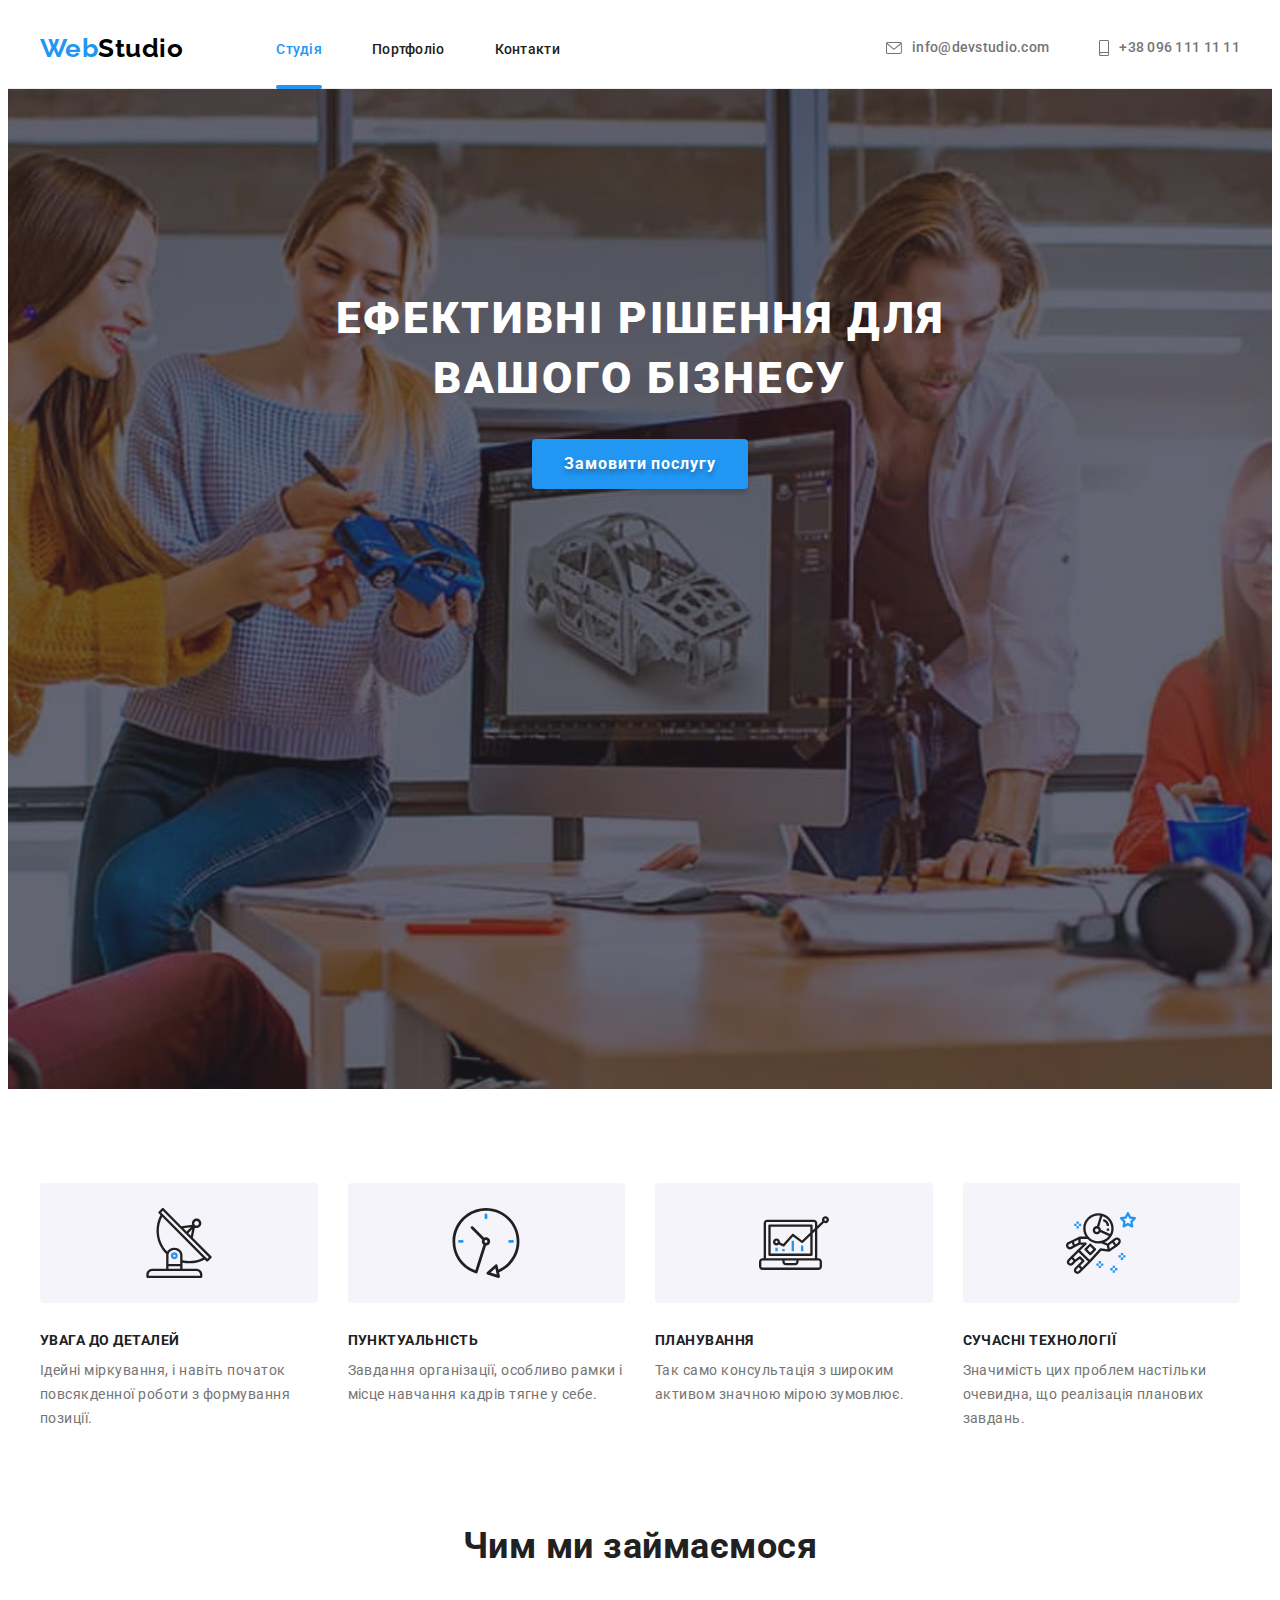
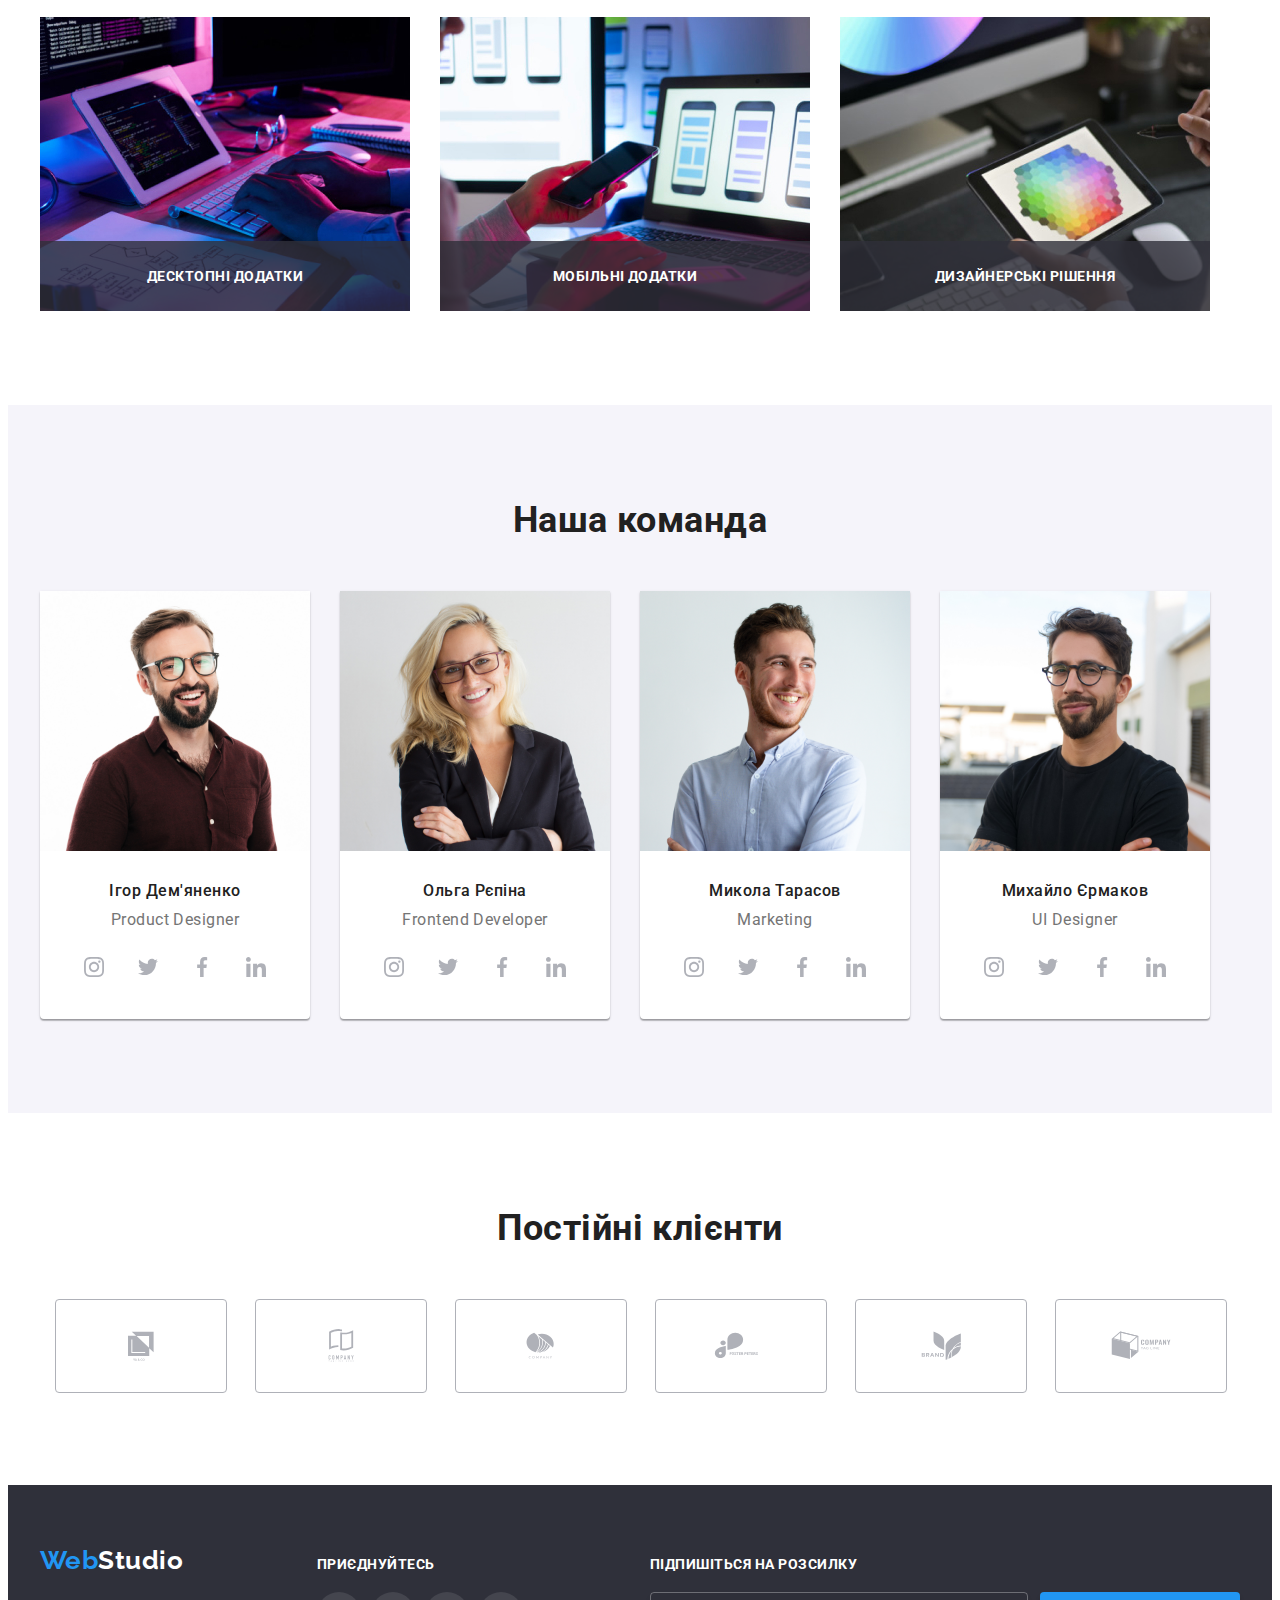
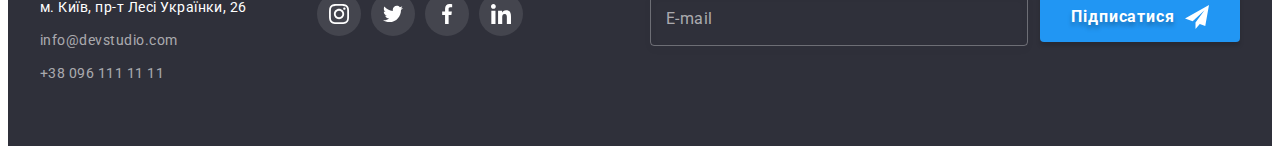
==== index.html @ ade1cc15 "start" ====
<!DOCTYPE html>
<html lang="uk">
  <head>
    <meta charset="UTF-8" />
    <meta http-equiv="X-UA-Compatible" content="IE=edge" />
    <meta name="viewport" content="width=device-width, initial-scale=1.0" />
    <title>Студія</title>
    <link rel="preconnect" href="https://fonts.googleapis.com" />
    <link rel="preconnect" href="https://fonts.gstatic.com" crossorigin />
    <link
      href="https://fonts.googleapis.com/css2?family=Raleway:wght@700&family=Roboto:wght@400;500;700;900&display=swap"
      rel="stylesheet"
    />
    <link
      rel="stylesheet"
      href="https://cdnjs.cloudflare.com/ajax/libs/modern-normalize/1.1.0/modern-normalize.min.css"
      integrity="sha512-wpPYUAdjBVSE4KJnH1VR1HeZfpl1ub8YT/NKx4PuQ5NmX2tKuGu6U/JRp5y+Y8XG2tV+wKQpNHVUX03MfMFn9Q=="
      crossorigin="anonymous"
      referrerpolicy="no-referrer"
    />
    <link rel="stylesheet" href="./css/main.min.css" />
  </head>
  <body>
    <!--Шапка сайту-->
    <header class="header">
      <div class="container header__container">
        <a class="logo header__logo" href="./index.html"
          >Web<span class="logo-part--color-dark">Studio</span></a
        >

        <nav class="navigation">
          <ul class="menu">
            <li class="menu__item"><a href="./index.html" class="menu__link current">Студія</a></li>
            <li class="menu__item"><a href="./portfolio.html" class="menu__link">Портфоліо</a></li>
            <li class="menu__item"><a href="#" class="menu__link">Контакти</a></li>
          </ul>
        </nav>

        <ul class="contacts header__contacts">
          <li class="contacts__item">
            <a class="contacts__link" href="mailto:info@devstudio.com">
              <svg class="contacts__icon" width="16" height="12">
                <use href="./images/symbol-defs.svg#icon-mail-1"></use>
              </svg>
              info@devstudio.com</a
            >
          </li>
          <li class="contacts__item">
            <a class="contacts__link" href="tel:+380961111111">
              <svg class="contacts__icon" width="10" height="16">
                <use href="./images/symbol-defs.svg#icon-tell-1"></use>
              </svg>
              +38 096 111 11 11</a
            >
          </li>
        </ul>
      </div>
    </header>

    <!--Основний вміст-->
    <main>
      <!--Герой-->
      <section class="hero">
        <div class="container">
          <h1 class="hero__title">Ефективні рішення для<br />вашого бізнесу</h1>
          <button class="btn-primary" type="button" data-modal-open>Замовити послугу</button>
        </div>
      </section>

      <!--Особливості-->
      <section class="feature section">
        <div class="container">
          <h2 class="title-section hidden">Особливості</h2>

          <ul class="feature__list">
            <li class="feature__item">
              <div class="feature__icon-wrap">
                <svg class="feature__icon" width="70" height="70">
                  <use href="./images/symbol-defs.svg#icon-satellite-dish-1"></use>
                </svg>
              </div>
              <h3 class="feature__title">УВАГА ДО ДЕТАЛЕЙ</h3>
              <p class="feature__text">
                Ідейні міркування, і навіть початок повсякденної роботи з формування позиції.
              </p>
            </li>

            <li class="feature__item">
              <div class="feature__icon-wrap">
                <svg class="feature__icon" width="70" height="70">
                  <use href="./images/symbol-defs.svg#icon-watches-1"></use>
                </svg>
              </div>
              <h3 class="feature__title">ПУНКТУАЛЬНІСТЬ</h3>
              <p class="feature__text">
                Завдання організації, особливо рамки і місце навчання кадрів тягне у себе.
              </p>
            </li>

            <li class="feature__item">
              <div class="feature__icon-wrap">
                <svg class="feature__icon" width="70" height="70">
                  <use href="./images/symbol-defs.svg#icon-computer-1"></use>
                </svg>
              </div>
              <h3 class="feature__title">ПЛАНУВАННЯ</h3>
              <p class="feature__text">
                Так само консультація з широким активом значною мірою зумовлює.
              </p>
            </li>

            <li class="feature__item">
              <div class="feature__icon-wrap">
                <svg class="feature__icon" width="70" height="70">
                  <use href="./images/symbol-defs.svg#icon-spaceman-1"></use>
                </svg>
              </div>
              <h3 class="feature__title">СУЧАСНІ ТЕХНОЛОГІЇ</h3>
              <p class="feature__text">
                Значимість цих проблем настільки очевидна, що реалізація планових завдань.
              </p>
            </li>
          </ul>
        </div>
      </section>

      <!--Чим ми займаємося-->
      <section class="job section">
        <div class="container">
          <h2 class="title-section title-section--job">Чим ми займаємося</h2>

          <ul class="job__list">
            <li class="job__item">
              <img class="job__image" src="./images/img.jpg" alt="Десктопні додатки" width="370" />
              <h3 class="job__title">Десктопні додатки</h3>
            </li>
            <li class="job__item">
              <img class="job__image" src="./images/img1.jpg" alt="Мобільні додатки" width="370" />
              <h3 class="job__title">Мобільні додатки</h3>
            </li>
            <li class="job__item">
              <img
                class="job__image"
                src="./images/img2.jpg"
                alt="Дизайнерські рішення"
                width="370"
              />
              <h3 class="job__title">Дизайнерські рішення</h3>
            </li>
          </ul>
        </div>
      </section>

      <!--Наша команда-->
      <section class="team section">
        <div class="container">
          <h2 class="title-section title-section--team">Наша команда</h2>

          <ul class="grid-team">
            <li class="grid-team__item">
              <article class="person">
                <img
                  class="person__image"
                  src="./images/img4.jpg"
                  alt="Член команди"
                  width="270"
                />
                <div class="person__card">
                  <h3 class="person__card-title">Ігор Дем'яненко</h3>
                  <p class="person__card-text">Product Designer</p>
                  <ul class="soc-person">
                    <li class="soc-person__item">
                      <a
                        class="soc-person__link"
                        href="https://www.instagram.com"
                        target="_blank"
                        rel="noreferrer noopener"
                      >
                        <svg class="soc-person__icon" width="20" height="20">
                          <use href="./images/symbol-defs.svg#icon-instagram-1"></use>
                        </svg>
                      </a>
                    </li>
                    <li class="soc-person__item">
                      <a
                        class="soc-person__link"
                        href="https://twitter.com"
                        target="_blank"
                        rel="noreferrer noopener"
                      >
                        <svg class="soc-person__icon" width="20" height="20">
                          <use href="./images/symbol-defs.svg#icon-twiter-1"></use>
                        </svg>
                      </a>
                    </li>
                    <li class="soc-person__item">
                      <a
                        class="soc-person__link"
                        href="https://www.facebook.com"
                        target="_blank"
                        rel="noreferrer noopener"
                      >
                        <svg class="soc-person__icon" width="20" height="20">
                          <use href="./images/symbol-defs.svg#icon-facebook-1"></use>
                        </svg>
                      </a>
                    </li>
                    <li class="soc-person__item">
                      <a
                        class="soc-person__link"
                        href="https://www.linkedin.com"
                        target="_blank"
                        rel="noreferrer noopener"
                      >
                        <svg class="soc-person__icon" width="20" height="20">
                          <use href="./images/symbol-defs.svg#icon-linkedin-1"></use>
                        </svg>
                      </a>
                    </li>
                  </ul>
                </div>
              </article>
            </li>

            <li class="grid-team__item">
              <article class="person">
                <img
                  class="person__image"
                  src="./images/img5.jpg"
                  alt="Член команди"
                  width="270"
                />
                <div class="person__card">
                  <h3 class="person__card-title">Ольга Рєпіна</h3>
                  <p class="person__card-text">Frontend Developer</p>
                  <ul class="soc-person">
                    <li class="soc-person__item">
                      <a
                        class="soc-person__link"
                        href="https://www.instagram.com"
                        target="_blank"
                        rel="noreferrer noopener"
                      >
                        <svg class="soc-person__icon" width="20" height="20">
                          <use href="./images/symbol-defs.svg#icon-instagram-1"></use>
                        </svg>
                      </a>
                    </li>
                    <li class="soc-person__item">
                      <a
                        class="soc-person__link"
                        href="https://twitter.com"
                        target="_blank"
                        rel="noreferrer noopener"
                      >
                        <svg class="soc-person__icon" width="20" height="20">
                          <use href="./images/symbol-defs.svg#icon-twiter-1"></use>
                        </svg>
                      </a>
                    </li>
                    <li class="soc-person__item">
                      <a
                        class="soc-person__link"
                        href="https://www.facebook.com"
                        target="_blank"
                        rel="noreferrer noopener"
                      >
                        <svg class="soc-person__icon" width="20" height="20">
                          <use href="./images/symbol-defs.svg#icon-facebook-1"></use>
                        </svg>
                      </a>
                    </li>
                    <li class="soc-person__item">
                      <a
                        class="soc-person__link"
                        href="https://www.linkedin.com"
                        target="_blank"
                        rel="noreferrer noopener"
                      >
                        <svg class="soc-person__icon" width="20" height="20">
                          <use href="./images/symbol-defs.svg#icon-linkedin-1"></use>
                        </svg>
                      </a>
                    </li>
                  </ul>
                </div>
              </article>
            </li>

            <li class="grid-team__item">
              <article class="person">
                <img
                  class="person__image"
                  src="./images/img6.jpg"
                  alt="Член команди"
                  width="270"
                />
                <div class="person__card">
                  <h3 class="person__card-title">Микола Тарасов</h3>
                  <p class="person__card-text">Marketing</p>
                  <ul class="soc-person">
                    <li class="soc-person__item">
                      <a
                        class="soc-person__link"
                        href="https://www.instagram.com"
                        target="_blank"
                        rel="noreferrer noopener"
                      >
                        <svg class="soc-person__icon" width="20" height="20">
                          <use href="./images/symbol-defs.svg#icon-instagram-1"></use>
                        </svg>
                      </a>
                    </li>
                    <li class="soc-person__item">
                      <a
                        class="soc-person__link"
                        href="https://twitter.com"
                        target="_blank"
                        rel="noreferrer noopener"
                      >
                        <svg class="soc-person__icon" width="20" height="20">
                          <use href="./images/symbol-defs.svg#icon-twiter-1"></use>
                        </svg>
                      </a>
                    </li>
                    <li class="soc-person__item">
                      <a
                        class="soc-person__link"
                        href="https://www.facebook.com"
                        target="_blank"
                        rel="noreferrer noopener"
                      >
                        <svg class="soc-person__icon" width="20" height="20">
                          <use href="./images/symbol-defs.svg#icon-facebook-1"></use>
                        </svg>
                      </a>
                    </li>
                    <li class="soc-person__item">
                      <a
                        class="soc-person__link"
                        href="https://www.linkedin.com"
                        target="_blank"
                        rel="noreferrer noopener"
                      >
                        <svg class="soc-person__icon" width="20" height="20">
                          <use href="./images/symbol-defs.svg#icon-linkedin-1"></use>
                        </svg>
                      </a>
                    </li>
                  </ul>
                </div>
              </article>
            </li>

            <li class="grid-team__item">
              <article class="person">
                <img
                  class="person__image"
                  src="./images/img7.jpg"
                  alt="Член команди"
                  width="270"
                />
                <div class="person__card">
                  <h3 class="person__card-title">Михайло Єрмаков</h3>
                  <p class="person__card-text">UI Designer</p>
                  <ul class="soc-person">
                    <li class="soc-person__item">
                      <a
                        class="soc-person__link"
                        href="https://www.instagram.com"
                        target="_blank"
                        rel="noreferrer noopener"
                      >
                        <svg class="soc-person__icon" width="20" height="20">
                          <use href="./images/symbol-defs.svg#icon-instagram-1"></use>
                        </svg>
                      </a>
                    </li>
                    <li class="soc-person__item">
                      <a
                        class="soc-person__link"
                        href="https://twitter.com"
                        target="_blank"
                        rel="noreferrer noopener"
                      >
                        <svg class="soc-person__icon" width="20" height="20">
                          <use href="./images/symbol-defs.svg#icon-twiter-1"></use>
                        </svg>
                      </a>
                    </li>
                    <li class="soc-person__item">
                      <a
                        class="soc-person__link"
                        href="https://www.facebook.com"
                        target="_blank"
                        rel="noreferrer noopener"
                      >
                        <svg class="soc-person__icon" width="20" height="20">
                          <use href="./images/symbol-defs.svg#icon-facebook-1"></use>
                        </svg>
                      </a>
                    </li>
                    <li class="soc-person__item">
                      <a
                        class="soc-person__link"
                        href="https://www.linkedin.com"
                        target="_blank"
                        rel="noreferrer noopener"
                      >
                        <svg class="soc-person__icon" width="20" height="20">
                          <use href="./images/symbol-defs.svg#icon-linkedin-1"></use>
                        </svg>
                      </a>
                    </li>
                  </ul>
                </div>
              </article>
            </li>
          </ul>
        </div>
      </section>

      <!--Постійні клієнти-->
      <section class="clients section">
        <div class="container">
          <h2 class="title-section title-section--clients">Постійні клієнти</h2>
          <ul class="clients__list">
            <li class="clients__item">
              <a class="clients__link" href="#" target="_blank" rel="noreferrer noopener">
                <svg class="clients__icon" width="106" height="60">
                  <use href="./images/symbol-defs.svg#icon-Company-1"></use>
                </svg>
              </a>
            </li>

            <li class="clients__item">
              <a class="clients__link" href="#" target="_blank" rel="noreferrer noopener">
                <svg class="clients__icon" width="106" height="60">
                  <use href="./images/symbol-defs.svg#icon-Company-2"></use>
                </svg>
              </a>
            </li>

            <li class="clients__item">
              <a class="clients__link" href="#" target="_blank" rel="noreferrer noopener">
                <svg class="clients__icon" width="106" height="60">
                  <use href="./images/symbol-defs.svg#icon-Company-3"></use>
                </svg>
              </a>
            </li>

            <li class="clients__item">
              <a class="clients__link" href="#" target="_blank" rel="noreferrer noopener">
                <svg class="clients__icon" width="106" height="60">
                  <use href="./images/symbol-defs.svg#icon-Company-4"></use>
                </svg>
              </a>
            </li>

            <li class="clients__item">
              <a class="clients__link" href="#" target="_blank" rel="noreferrer noopener">
                <svg class="clients__icon" width="106" height="60">
                  <use href="./images/symbol-defs.svg#icon-Company-5"></use>
                </svg>
              </a>
            </li>

            <li class="clients__item">
              <a class="clients__link" href="#" target="_blank" rel="noreferrer noopener">
                <svg class="clients__icon" width="106" height="60">
                  <use href="./images/symbol-defs.svg#icon-Company-6"></use>
                </svg>
              </a>
            </li>
          </ul>
        </div>
      </section>
    </main>

    <!--Футер-->
    <footer class="footer">
      <div class="container footer__container">
        <div class="footer__logo-address-wrap">
          <a class="logo footer__logo" href="./index.html"
            >Web<span class="logo-part--color-light">Studio</span></a
          >
          <address class="address">
            <ul class="address__list">
              <li class="address__item">
                <a
                  class="address__link-address"
                  href="https://goo.gl/maps/nndKzAuQ2RMjYdHf6"
                  target="_blank"
                  rel="noreferrer noopener"
                  >м. Київ, пр-т Лесі Українки, 26</a
                >
              </li>
              <li class="address__item">
                <a href="mailto:info@devstudio.com" class="address__link">info@devstudio.com</a>
              </li>
              <li class="address__item">
                <a href="tel:+380961111111" class="address__link">+38 096 111 11 11</a>
              </li>
            </ul>
          </address>
        </div>

        <div class="social footer__social">
          <p class="social__title">приєднуйтесь</p>
          <ul class="social__list">
            <li class="social__item">
              <a class="social__link" href="#" target="_blank" rel="noreferrer noopener">
                <svg class="social__icon" width="20" height="20">
                  <use href="./images/symbol-defs.svg#icon-instagram-1"></use>
                </svg>
              </a>
            </li>
            <li class="social__item">
              <a class="social__link" href="#" target="_blank" rel="noreferrer noopener">
                <svg class="social__icon" width="20" height="20">
                  <use href="./images/symbol-defs.svg#icon-twiter-1"></use>
                </svg>
              </a>
            </li>
            <li class="social__item">
              <a class="social__link" href="#" target="_blank" rel="noreferrer noopener">
                <svg class="social__icon" width="20" height="20">
                  <use href="./images/symbol-defs.svg#icon-facebook-1"></use>
                </svg>
              </a>
            </li>
            <li class="social__item">
              <a class="social__link" href="#" target="_blank" rel="noreferrer noopener">
                <svg class="social__icon" width="20" height="20">
                  <use href="./images/symbol-defs.svg#icon-linkedin-1"></use>
                </svg>
              </a>
            </li>
          </ul>
        </div>

        <div class="form-wrap footer__form-wrap">
          <p class="form-wrap_title">Підпишіться на розсилку</p>
          <form class="footer-form">
            <div class="footer-form__field">
              <input
                type="email"
                class="footer-form__input"
                name="email"
                id="footer-email"
                placeholder=" "
                required
              />
              <label for="footer-email" class="footer-form__label">E-mail</label>
            </div>

            <button class="btn-primary footer-form__btn-primary" type="submit">
              Підписатися
              <svg class="footer-btn-icon" width="24" height="24">
                <use href="./images/symbol-defs.svg#icon-send"></use>
              </svg>
            </button>
          </form>
        </div>
      </div>
    </footer>

    <!--Модальне вікно з формою-->
    <div class="backdrop is-hidden" data-modal>
      <div class="modal">
        <button class="modal-close" type="button" data-modal-close>
          <svg class="modal-close-icon" width="18" height="18">
            <use href="./images/symbol-defs.svg#icon-close-black-1"></use>
          </svg>
        </button>

        <p class="modal-title">Залиште свої дані, ми вам передзвонимо</p>

        <form class="modal-form">
          <label for="user-name" class="input-label">Ім'я</label>
          <div class="form-field">
            <input
              type="text"
              class="form-input"
              name="user-name"
              id="user-name"
              placeholder=" "
              minlength="3"
              required
            />
            <svg class="form-icon" width="18" height="18">
              <use href="./images/symbol-defs.svg#icon-person"></use>
            </svg>
          </div>

          <label for="user-tel" class="input-label">Телефон</label>
          <div class="form-field">
            <input
              type="tel"
              class="form-input"
              name="user-tel"
              id="user-tel"
              placeholder=" "
              minlength="10"
              pattern="[0-9]+"
              required
            />
            <svg class="form-icon" width="18" height="18">
              <use href="./images/symbol-defs.svg#icon-phone"></use>
            </svg>
          </div>

          <label for="user-email" class="input-label">Пошта</label>
          <div class="form-field">
            <input
              type="email"
              class="form-input"
              name="user-email"
              id="user-email"
              placeholder=" "
              required
            />
            <svg class="form-icon" width="18" height="18">
              <use href="./images/symbol-defs.svg#icon-email"></use>
            </svg>
          </div>

          <label for="user-text" class="input-label">Коментар</label>
          <textarea
            name="user-text"
            id="user-text"
            class="form-comment"
            placeholder="Введіть текст"
          ></textarea>

          <label class="checkbox-label">
            <input class="form-checkbox hidden" type="checkbox" name="policy" required />
            <span class="checkbox-icon">
              <svg width="16" height="15">
                <use href="./images/symbol-defs.svg#icon-check"></use>
              </svg>
            </span>
            Погоджуюся з розсилкою та приймаю<a class="checkbox-policy" href="#">Умови договору</a>
          </label>

          <button class="btn-primary" type="submit">Відправити</button>
        </form>
      </div>
    </div>

    <script src="./js/modal.js"></script>
  </body>
</html>
---- css/main.min.css ----
:root{--primary-text-color: #757575;--title-text-color: #212121;--accent-color: #2196f3;--primary-white-color: #ffffff;--tra: 250ms cubic-bezier(0.4, 0, 0.2, 1)}h1,h2,h3,h4,h5,h6,p{margin:0}ul{list-style:none;margin:0;padding:0}.link{text-decoration:none}img{display:block;max-width:100%;height:auto}.hidden{position:absolute;width:1px;height:1px;margin:-1px;padding:0;overflow:hidden;border:0;clip:rect(0 0 0 0)}body{background-color:var(--primary-white-color);color:var(--primary-text-color);font-family:"Roboto",sans-serif;letter-spacing:.03em}.container{width:1200px;padding-left:15px;padding-right:15px;margin:0 auto}.logo{color:var(--accent-color);font-family:"Raleway",sans-serif;font-weight:700;font-size:26px;line-height:1.19;text-decoration:none}.logo-part--color-dark{color:#000}.logo-part--color-light{color:var(--primary-white-color)}.btn-primary{cursor:pointer;width:216px;height:50px;color:var(--primary-white-color);background-color:var(--accent-color);font-family:inherit;font-weight:700;font-size:16px;line-height:1.88;letter-spacing:.06em;text-shadow:0px 4px 4px rgba(0,0,0,.25);border:none;border-radius:4px;-webkit-box-shadow:0px 4px 4px rgba(0,0,0,.15);box-shadow:0px 4px 4px rgba(0,0,0,.15);-webkit-transition:background-color var(--tra);transition:background-color var(--tra)}.btn-primary:hover,.btn-primary:focus{background-color:#188ce8}.btn-secondary{cursor:pointer;padding:6px 22px;color:var(--title-text-color);background-color:#f5f4fa;font-family:inherit;font-weight:500;font-size:16px;line-height:1.63;letter-spacing:.03em;border:none;border-radius:4px;-webkit-transition:color var(--tra),background-color var(--tra),-webkit-box-shadow var(--tra);transition:color var(--tra),background-color var(--tra),-webkit-box-shadow var(--tra);transition:color var(--tra),background-color var(--tra),box-shadow var(--tra);transition:color var(--tra),background-color var(--tra),box-shadow var(--tra),-webkit-box-shadow var(--tra)}.btn-secondary:hover,.btn-secondary:focus{color:var(--primary-white-color);background-color:var(--accent-color);-webkit-box-shadow:0px 3px 1px rgba(0,0,0,.1),0px 1px 2px rgba(0,0,0,.08),0px 2px 2px rgba(0,0,0,.12);box-shadow:0px 3px 1px rgba(0,0,0,.1),0px 1px 2px rgba(0,0,0,.08),0px 2px 2px rgba(0,0,0,.12)}.btn-secondary--all{padding:6px 25px}.section{padding-top:94px;padding-bottom:94px}.title-section{color:var(--title-text-color);font-size:36px;line-height:1.17;text-align:center}.backdrop{position:fixed;top:0;left:0;width:100%;height:100%;background-color:rgba(0,0,0,.2);-webkit-transition:opacity var(--tra),visibility var(--tra);transition:opacity var(--tra),visibility var(--tra)}.backdrop.is-hidden{opacity:0;visibility:hidden;pointer-events:none}.modal{position:absolute;top:50%;left:50%;-webkit-transform:translate(-50%, -50%) scale(1) rotate(0);transform:translate(-50%, -50%) scale(1) rotate(0);-webkit-transition:border-radius var(--tra),-webkit-transform var(--tra),-webkit-box-shadow var(--tra);transition:border-radius var(--tra),-webkit-transform var(--tra),-webkit-box-shadow var(--tra);transition:transform var(--tra),border-radius var(--tra),box-shadow var(--tra);transition:transform var(--tra),border-radius var(--tra),box-shadow var(--tra),-webkit-transform var(--tra),-webkit-box-shadow var(--tra);padding:40px;min-width:528px;min-height:581px;background-color:var(--primary-white-color);border-radius:4px;-webkit-box-shadow:0px 1px 3px rgba(0,0,0,.12),0px 1px 1px rgba(0,0,0,.14),0px 2px 1px rgba(0,0,0,.2);box-shadow:0px 1px 3px rgba(0,0,0,.12),0px 1px 1px rgba(0,0,0,.14),0px 2px 1px rgba(0,0,0,.2)}.backdrop.is-hidden .modal{-webkit-transform:translate(-50%, -50%) scale(1.5) rotate(-360deg);transform:translate(-50%, -50%) scale(1.5) rotate(-360deg);border-radius:50%}.modal-close{position:absolute;top:8px;right:8px;width:30px;height:30px;display:-webkit-box;display:-ms-flexbox;display:flex;-webkit-box-pack:center;-ms-flex-pack:center;justify-content:center;-webkit-box-align:center;-ms-flex-align:center;align-items:center;cursor:pointer;color:#000;background-color:var(--primary-white-color);border:1px solid rgba(0,0,0,.1);border-radius:50%;-webkit-transition:background-color var(--tra),color var(--tra);transition:background-color var(--tra),color var(--tra)}.modal-close:hover,.modal-close:focus{color:var(--accent-color)}.modal-close-icon{fill:currentColor}.modal-title{font-weight:700;font-size:20px;line-height:1.15;text-align:center;color:var(--title-text-color);margin-bottom:12px}.input-label{display:block;margin-bottom:4px;font-size:12px;line-height:1.1666666667;letter-spacing:.01em}.form-field{position:relative;margin-bottom:10px}.form-input{width:100%;height:40px;padding-left:42px;color:#000;border:1px solid rgba(33,33,33,.2);border-radius:4px;background-color:rgba(0,0,0,0);outline:rgba(0,0,0,0);-webkit-transition:border-color var(--tra);transition:border-color var(--tra)}.form-input:focus{border-color:var(--accent-color)}.form-input:not(:focus):not(:-moz-placeholder-shown):invalid{border:1px solid rgba(235,16,16,.781)}.form-input:not(:focus):not(:-ms-input-placeholder):invalid{border:1px solid rgba(235,16,16,.781)}.form-input:not(:focus):not(:placeholder-shown):invalid{border:1px solid rgba(235,16,16,.781)}.form-icon{position:absolute;left:12px;top:50%;-webkit-transform:translateY(-50%);transform:translateY(-50%);-webkit-transition:fill var(--tra);transition:fill var(--tra)}.form-input:focus+.form-icon{fill:var(--accent-color)}.form-comment{width:100%;height:120px;padding:12px 16px;margin-bottom:20px;border:1px solid rgba(33,33,33,.2);border-radius:4px;resize:none;background-color:rgba(0,0,0,0);outline:rgba(0,0,0,0);-webkit-transition:border-color var(--tra);transition:border-color var(--tra)}.form-comment:focus{border-color:var(--accent-color)}.form-comment::-webkit-input-placeholder{font-size:12px;line-height:1.1666666667;letter-spacing:.01em;color:rgba(117,117,117,.5)}.form-comment::-moz-placeholder{font-size:12px;line-height:1.1666666667;letter-spacing:.01em;color:rgba(117,117,117,.5)}.form-comment:-ms-input-placeholder{font-size:12px;line-height:1.1666666667;letter-spacing:.01em;color:rgba(117,117,117,.5)}.form-comment::-ms-input-placeholder{font-size:12px;line-height:1.1666666667;letter-spacing:.01em;color:rgba(117,117,117,.5)}.form-comment::placeholder{font-size:12px;line-height:1.1666666667;letter-spacing:.01em;color:rgba(117,117,117,.5)}.form-checkbox{position:absolute;left:25px;top:10px}.checkbox-label{position:relative;display:-webkit-box;display:-ms-flexbox;display:flex;-webkit-box-pack:center;-ms-flex-pack:center;justify-content:center;-webkit-box-align:center;-ms-flex-align:center;align-items:center;margin-bottom:30px;font-size:14px;line-height:1.7142857143}.checkbox-icon{width:16px;height:15px;margin-right:7px;border:2px solid var(--title-text-color);border-radius:2px;-webkit-box-shadow:0px 4px 4px rgba(0,0,0,.25);box-shadow:0px 4px 4px rgba(0,0,0,.25);display:-webkit-box;display:-ms-flexbox;display:flex;-webkit-box-pack:center;-ms-flex-pack:center;justify-content:center;-webkit-box-align:center;-ms-flex-align:center;align-items:center;fill:rgba(0,0,0,0);-webkit-transition:background-color var(--tra),border var(--tra),fill var(--tra),border-color var(--tra),-webkit-box-shadow var(--tra);transition:background-color var(--tra),border var(--tra),fill var(--tra),border-color var(--tra),-webkit-box-shadow var(--tra);transition:background-color var(--tra),border var(--tra),box-shadow var(--tra),fill var(--tra),border-color var(--tra);transition:background-color var(--tra),border var(--tra),box-shadow var(--tra),fill var(--tra),border-color var(--tra),-webkit-box-shadow var(--tra)}.form-checkbox:checked+.checkbox-icon{background-color:var(--accent-color);border:none;-webkit-box-shadow:none;box-shadow:none;fill:var(--primary-white-color)}.form-checkbox:focus+.checkbox-icon{border-color:var(--accent-color)}.checkbox-label .checkbox-policy{display:block;margin-left:7px;text-decoration:underline;color:var(--accent-color)}.modal .btn-primary{width:200px;display:block;margin:0 auto}.header{border-bottom:1px solid #ececec}.header__container{display:-webkit-box;display:-ms-flexbox;display:flex;-webkit-box-align:center;-ms-flex-align:center;align-items:center}.header__logo{margin-right:93px}.menu{display:-webkit-box;display:-ms-flexbox;display:flex;gap:50px}.menu__link{padding-top:32px;padding-bottom:32px;color:var(--title-text-color);font-weight:500;font-size:14px;line-height:1.14;letter-spacing:.02em;text-decoration:none;-webkit-transition:color var(--tra);transition:color var(--tra)}.menu__link:hover,.menu__link:focus{color:var(--accent-color)}.menu__link.current{position:relative;color:var(--accent-color)}.menu__link.current::after{position:absolute;left:0;bottom:0;content:"";width:100%;height:4px;background-color:var(--accent-color);border-radius:2px}.contacts{display:-webkit-box;display:-ms-flexbox;display:flex;gap:50px}.header__contacts{margin-left:auto}.contacts__link{display:-webkit-box;display:-ms-flexbox;display:flex;gap:10px;-webkit-box-pack:center;-ms-flex-pack:center;justify-content:center;-webkit-box-align:center;-ms-flex-align:center;align-items:center;padding-top:32px;padding-bottom:32px;color:var(--primary-text-color);font-weight:500;font-size:14px;line-height:1.14;letter-spacing:.02em;text-decoration:none;-webkit-transition:color var(--tra);transition:color var(--tra)}.contacts__link:hover,.contacts__link:focus{color:var(--accent-color)}.contacts__icon{fill:currentColor}.hero{max-width:1600px;height:600px;margin:0 auto;padding-top:200px;padding-bottom:200px;text-align:center;background-color:#c4c4c4;background-image:-webkit-gradient(linear, left top, left bottom, from(rgba(47, 48, 58, 0.4)), to(rgba(47, 48, 58, 0.4))),url(../images/header-img.jpg);background-image:linear-gradient(rgba(47, 48, 58, 0.4), rgba(47, 48, 58, 0.4)),url(../images/header-img.jpg);background-repeat:no-repeat;background-position:center;background-size:cover}.hero__title{margin-bottom:30px;color:var(--primary-white-color);font-weight:900;font-size:44px;line-height:1.36;letter-spacing:.06em;text-transform:uppercase}.feature__list{display:-webkit-box;display:-ms-flexbox;display:flex;gap:30px}.feature__item{display:block;width:calc((100% - 90px)/4)}.feature__icon-wrap{height:120px;display:-webkit-box;display:-ms-flexbox;display:flex;-webkit-box-pack:center;-ms-flex-pack:center;justify-content:center;-webkit-box-align:center;-ms-flex-align:center;align-items:center;margin-bottom:30px;background:#f5f4fa;border-radius:4px}.feature__title{margin-bottom:10px;color:var(--title-text-color);font-size:14px;line-height:1.14;text-transform:uppercase}.feature__text{font-size:14px;line-height:1.71}.job{padding-top:0}.title-section--job{margin-bottom:50px}.job__list{display:-webkit-box;display:-ms-flexbox;display:flex;gap:30px}.job__item{position:relative}.job__title{position:absolute;bottom:0;left:0;width:100%;padding-top:27px;padding-bottom:27px;color:var(--primary-white-color);font-size:14px;line-height:1.1428571429;text-align:center;text-transform:uppercase;background:rgba(47,48,58,.8)}.team{background:#f5f4fa}.title-section--team{margin-bottom:50px}.grid-team{display:-webkit-box;display:-ms-flexbox;display:flex;gap:30px}.grid-team__item{background:var(--primary-white-color);-webkit-box-shadow:0px 1px 3px rgba(0,0,0,.12),0px 1px 1px rgba(0,0,0,.14),0px 2px 1px rgba(0,0,0,.2);box-shadow:0px 1px 3px rgba(0,0,0,.12),0px 1px 1px rgba(0,0,0,.14),0px 2px 1px rgba(0,0,0,.2);border-radius:0px 0px 4px 4px}.person__card{padding-top:30px;padding-bottom:30px}.person__card-title{margin-bottom:10px;color:var(--title-text-color);font-weight:500;font-size:16px;line-height:1.19;text-align:center}.person__card-text{margin-bottom:16px;font-size:16px;line-height:1.19;text-align:center;letter-spacing:.03em}.soc-person{display:-webkit-box;display:-ms-flexbox;display:flex;-webkit-box-pack:center;-ms-flex-pack:center;justify-content:center;gap:10px}.soc-person__item{width:44px;height:44px}.soc-person__link{display:-webkit-box;display:-ms-flexbox;display:flex;-webkit-box-pack:center;-ms-flex-pack:center;justify-content:center;-webkit-box-align:center;-ms-flex-align:center;align-items:center;width:100%;height:100%;color:#afb1b8;background-color:var(--primary-white-color);border-radius:50%;-webkit-transition:color var(--tra),background-color var(--tra);transition:color var(--tra),background-color var(--tra)}.soc-person__link:hover,.soc-person__link:focus{color:var(--primary-white-color);background-color:var(--accent-color)}.soc-person__icon{fill:currentColor}.title-section--clients{margin-bottom:50px}.clients__list{display:-webkit-box;display:-ms-flexbox;display:flex;-webkit-box-pack:center;-ms-flex-pack:center;justify-content:center;gap:30px}.clients__item{width:170px;height:92px}.clients__link{display:-webkit-box;display:-ms-flexbox;display:flex;-webkit-box-pack:center;-ms-flex-pack:center;justify-content:center;-webkit-box-align:center;-ms-flex-align:center;align-items:center;width:100%;height:100%;color:#afb1b8;background-color:var(--primary-white-color);border:1px solid #afb1b8;border-radius:4px;-webkit-transition:color var(--tra),border-color var(--tra);transition:color var(--tra),border-color var(--tra)}.clients__link:hover,.clients__link:focus{color:var(--accent-color);border-color:var(--accent-color)}.clients__icon{fill:currentColor}.footer{padding-top:60px;padding-bottom:60px;background-color:#2f303a}.footer__container{display:-webkit-box;display:-ms-flexbox;display:flex;-webkit-box-align:baseline;-ms-flex-align:baseline;align-items:baseline}.footer__logo{display:block;margin-bottom:20px}.address__item{display:block}.address__item:not(:last-child){margin-bottom:9px}.address__link-address{color:var(--primary-white-color);font-style:normal;font-size:14px;line-height:1.71;text-decoration:none;-webkit-transition:color var(--tra);transition:color var(--tra)}.address__link-address:hover,.address__link-address:focus{color:var(--accent-color)}.address__link{color:rgba(255,255,255,.6);font-style:normal;font-size:14px;line-height:1.71;text-decoration:none;-webkit-transition:color var(--tra);transition:color var(--tra)}.address__link:hover,.address__link:focus{color:var(--accent-color)}.footer__social{margin-left:70px}.social__title,.form-wrap_title{margin-bottom:20px;font-weight:700;font-size:14px;line-height:1.1428571429;text-transform:uppercase;color:var(--primary-white-color)}.social__list{display:-webkit-box;display:-ms-flexbox;display:flex;gap:10px}.social__item{width:44px;height:44px}.social__link{display:-webkit-box;display:-ms-flexbox;display:flex;-webkit-box-pack:center;-ms-flex-pack:center;justify-content:center;-webkit-box-align:center;-ms-flex-align:center;align-items:center;width:100%;height:100%;color:var(--primary-white-color);background-color:rgba(255,255,255,.1);border-radius:50%;-webkit-transition:background-color var(--tra);transition:background-color var(--tra)}.social__link:hover,.social__link:focus{background-color:var(--accent-color)}.social__icon{fill:currentColor}.footer__form-wrap{margin-left:auto}.footer-form{display:-webkit-box;display:-ms-flexbox;display:flex;gap:12px}.footer-form__field{position:relative}.footer-form__input{width:358px;height:50px;padding-left:16px;font-size:16px;line-height:1.25;letter-spacing:.03em;color:rgba(255,255,255,.6);border:1px solid rgba(255,255,255,.3);-webkit-filter:drop-shadow(0px 4px 4px rgba(0, 0, 0, 0.15));filter:drop-shadow(0px 4px 4px rgba(0, 0, 0, 0.15));border-radius:4px;background-color:rgba(0,0,0,0);outline:rgba(0,0,0,0);-webkit-transition:border-color var(--tra);transition:border-color var(--tra)}.footer-form__input:not(:focus):not(:-moz-placeholder-shown):invalid{border:1px solid rgba(235,16,16,.781)}.footer-form__input:not(:focus):not(:-ms-input-placeholder):invalid{border:1px solid rgba(235,16,16,.781)}.footer-form__input:not(:focus):not(:placeholder-shown):invalid{border:1px solid rgba(235,16,16,.781)}.footer-form__input:focus{border-color:var(--accent-color)}.footer-form__label{position:absolute;left:16px;top:50%;-webkit-transform:translateY(-50%);transform:translateY(-50%);font-size:16px;line-height:1.25;letter-spacing:.03em;color:rgba(255,255,255,.6);-webkit-transition:color var(--tra),-webkit-transform var(--tra);transition:color var(--tra),-webkit-transform var(--tra);transition:transform var(--tra),color var(--tra);transition:transform var(--tra),color var(--tra),-webkit-transform var(--tra)}.footer-form__input:not(:-moz-placeholder-shown)+.footer-form__label{transform:translateY(-44px);color:var(--accent-color)}.footer-form__input:not(:-ms-input-placeholder)+.footer-form__label{transform:translateY(-44px);color:var(--accent-color)}.footer-form__input:focus+.footer-form__label,.footer-form__input:not(:placeholder-shown)+.footer-form__label{-webkit-transform:translateY(-44px);transform:translateY(-44px);color:var(--accent-color)}.footer-form__input:not(:focus)+.footer-form__label{color:rgba(255,255,255,.6)}.footer-form__btn-primary{display:-webkit-box;display:-ms-flexbox;display:flex;gap:10px;-webkit-box-pack:center;-ms-flex-pack:center;justify-content:center;-webkit-box-align:center;-ms-flex-align:center;align-items:center;width:200px}.footer-btn-icon{fill:var(--primary-white-color)}.filters-list{margin-bottom:50px;display:-webkit-box;display:-ms-flexbox;display:flex;gap:8px;-webkit-box-pack:center;-ms-flex-pack:center;justify-content:center}.grid-portfolio{display:-webkit-box;display:-ms-flexbox;display:flex;gap:30px;-ms-flex-wrap:wrap;flex-wrap:wrap}.project__link{display:block;text-decoration:none;-webkit-transition:-webkit-box-shadow var(--tra);transition:-webkit-box-shadow var(--tra);transition:box-shadow var(--tra);transition:box-shadow var(--tra), -webkit-box-shadow var(--tra)}.project__link:hover,.project__link:focus{-webkit-box-shadow:0px 1px 1px rgba(0,0,0,.12),0px 4px 4px rgba(0,0,0,.06),1px 4px 6px rgba(0,0,0,.16);box-shadow:0px 1px 1px rgba(0,0,0,.12),0px 4px 4px rgba(0,0,0,.06),1px 4px 6px rgba(0,0,0,.16)}.thumb{position:relative;overflow:hidden}.thumb__overlay{position:absolute;left:0;bottom:0;width:100%;height:100%;padding:63px 24px;font-size:18px;line-height:1.5555555556;color:var(--primary-white-color);background-color:rgba(33,150,243,.9);overflow:auto;-webkit-transform:translateY(100%);transform:translateY(100%);-webkit-transition:-webkit-transform var(--tra);transition:-webkit-transform var(--tra);transition:transform var(--tra);transition:transform var(--tra), -webkit-transform var(--tra)}.project__link:hover .thumb__overlay,.project__link:focus .thumb__overlay{-webkit-transform:translateY(0);transform:translateY(0)}.project__card{padding:20px 24px;border:1px solid #eee;border-top:none}.project__card-title{margin-bottom:4px;color:var(--title-text-color);font-size:18px;line-height:2;letter-spacing:.06em}.project__card-text{color:var(--primary-text-color);font-size:16px;line-height:1.88}/*# sourceMappingURL=main.min.css.map */
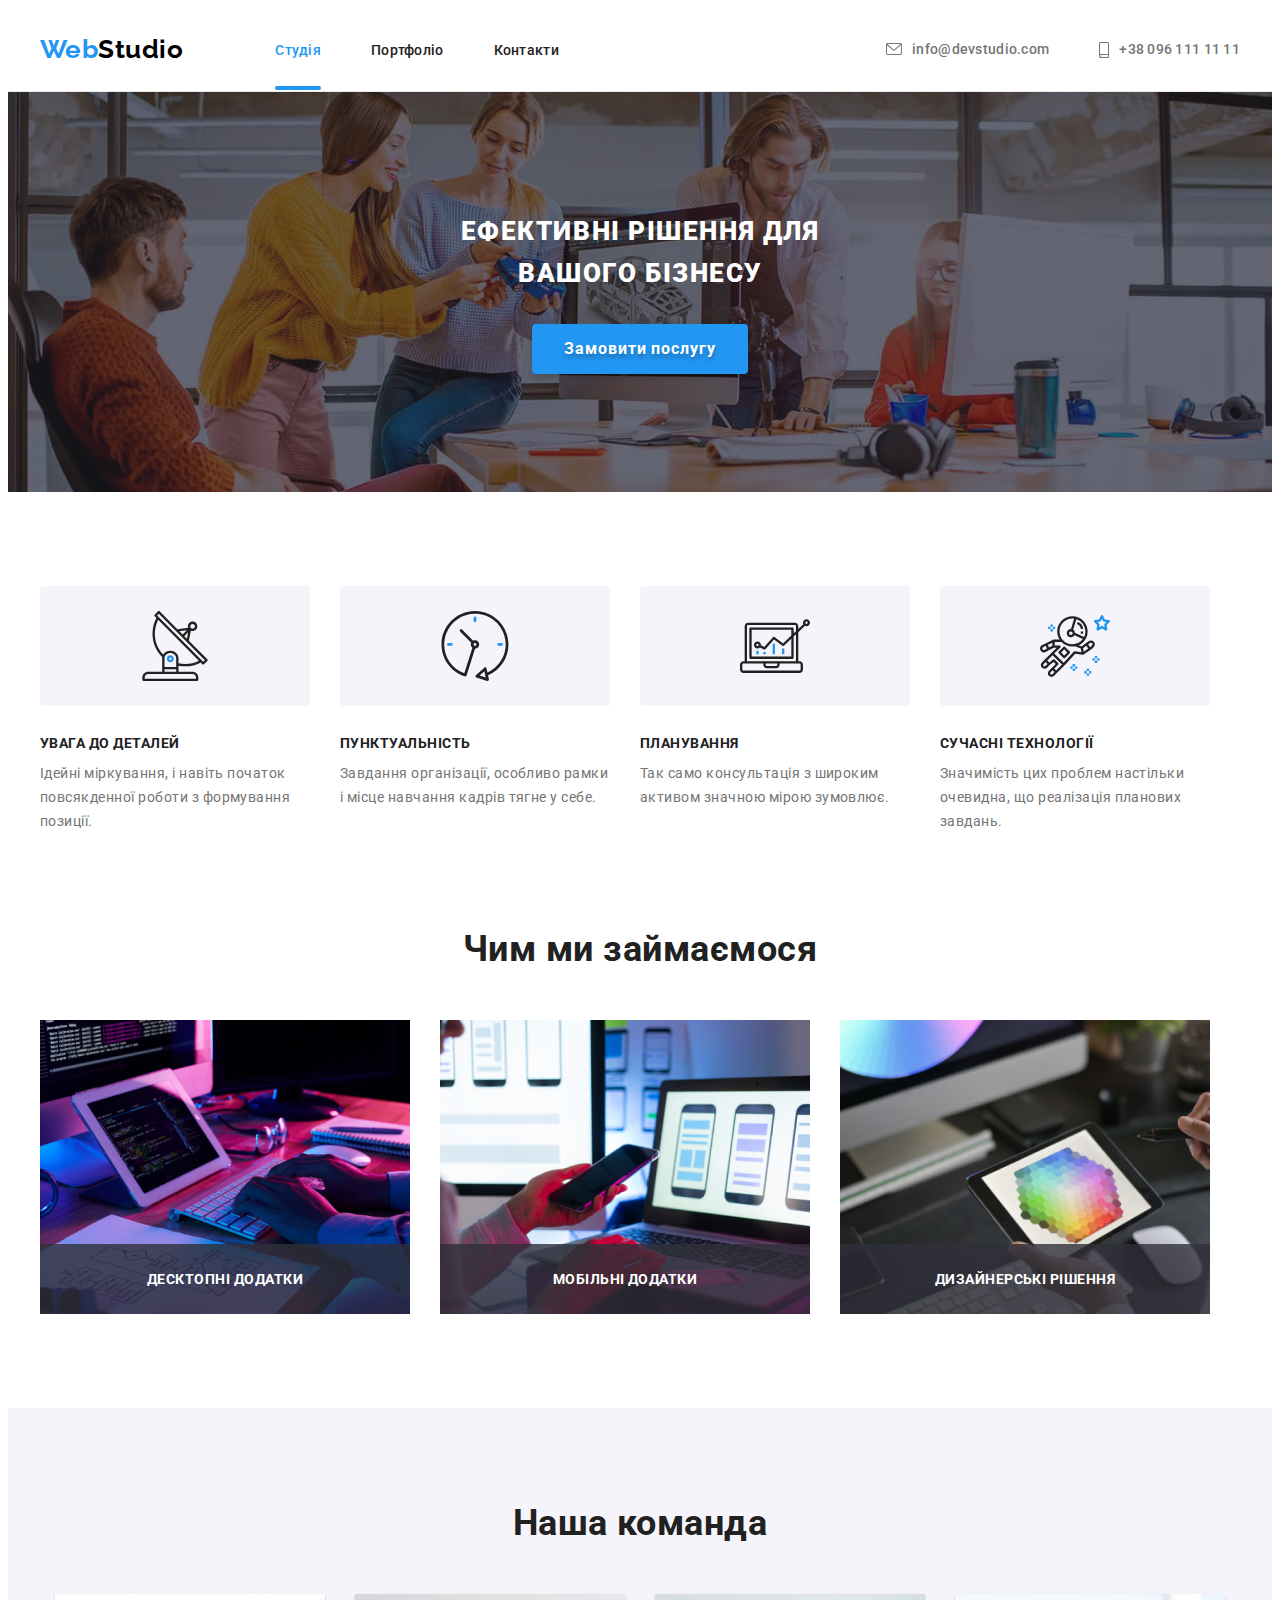
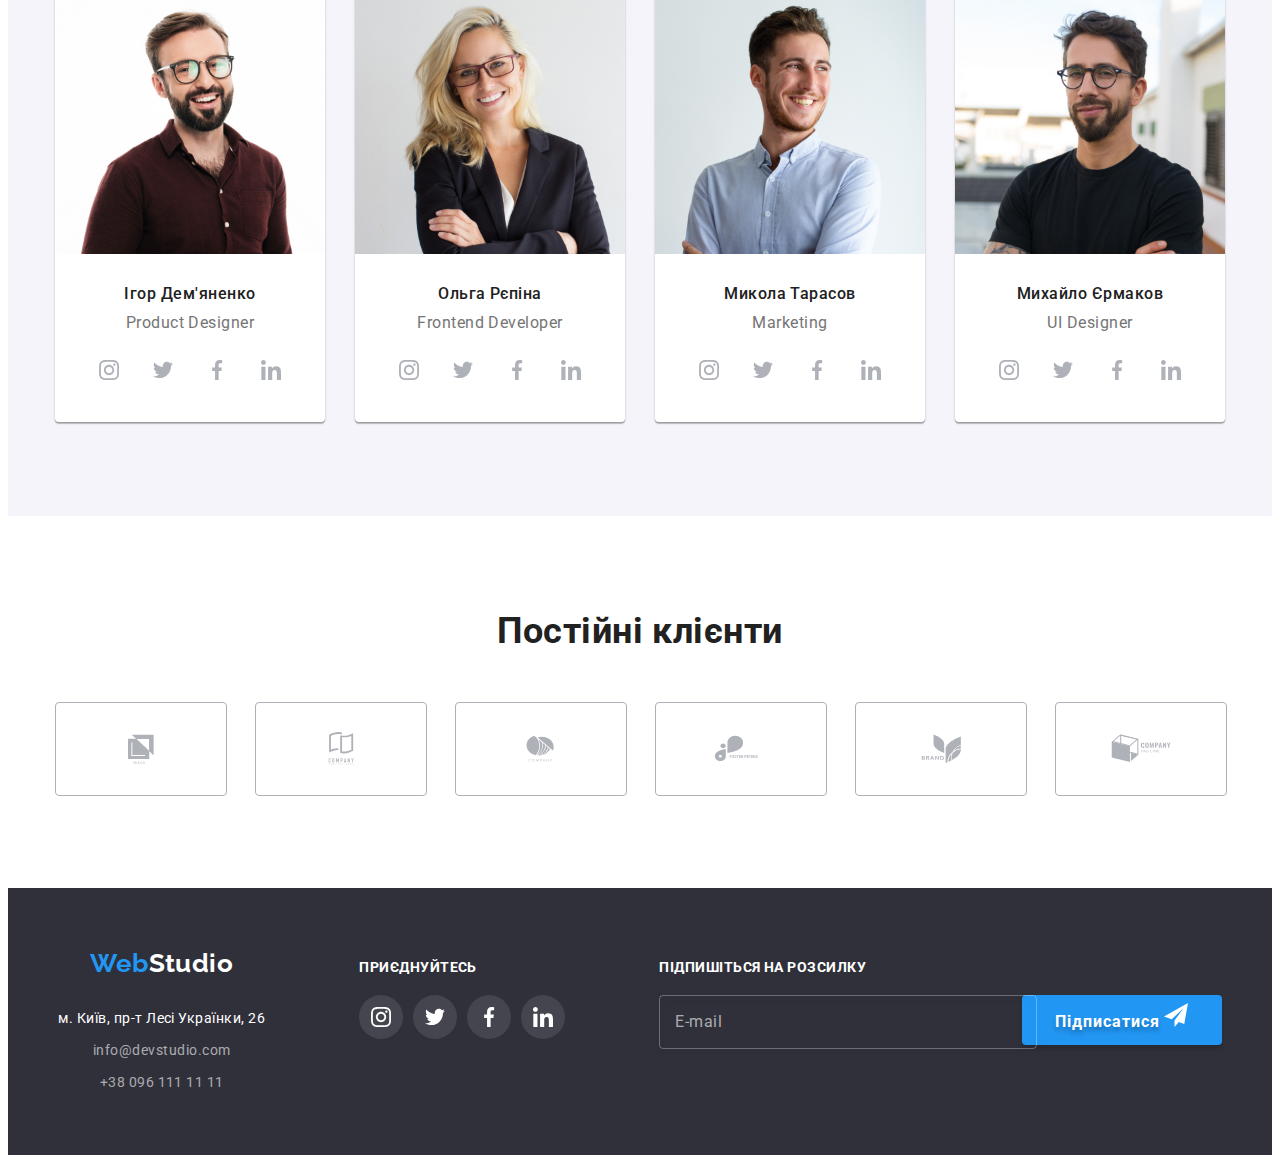
==== commit 72ab324b: "частина перша" ====
--- a/index.html
+++ b/index.html
@@ -27,7 +27,14 @@
         <a class="logo header__logo" href="./index.html"
           >Web<span class="logo-part--color-dark">Studio</span></a
         >
-
+        <button type="button" class="menu-button" aria-expanded="false" aria-controls="menu-container" data-menu-button>
+          <svg width="40" height="40" aria-label="Перемикач мобільного меню">
+            <use class="icon-cross" href="./images/symbol-defs.svg#icon-cross"></use>
+            <use class="icon-menu" href="./images/symbol-defs.svg#icon-menu"></use>
+          </svg>
+        </button>
+        
+        <div class="menu-container" id="menu-container" data-menu>
         <nav class="navigation">
           <ul class="menu">
             <li class="menu__item"><a href="./index.html" class="menu__link current">Студія</a></li>
@@ -35,7 +42,7 @@
             <li class="menu__item"><a href="#" class="menu__link">Контакти</a></li>
           </ul>
         </nav>
-
+        <div class="header-contacts-wrap">
         <ul class="contacts header__contacts">
           <li class="contacts__item">
             <a class="contacts__link" href="mailto:info@devstudio.com">
@@ -54,6 +61,7 @@
             >
           </li>
         </ul>
+        </div>
       </div>
     </header>
 
@@ -61,7 +69,7 @@
     <main>
       <!--Герой-->
       <section class="hero">
-        <div class="container">
+        <div class="container hero__container">
           <h1 class="hero__title">Ефективні рішення для<br />вашого бізнесу</h1>
           <button class="btn-primary" type="button" data-modal-open>Замовити послугу</button>
         </div>
@@ -480,7 +488,8 @@
     <!--Футер-->
     <footer class="footer">
       <div class="container footer__container">
-        <div class="footer__logo-address-wrap">
+        <div class="footer-container__wrap">
+          <div class="footer__logo-address-wrap">
           <a class="logo footer__logo" href="./index.html"
             >Web<span class="logo-part--color-light">Studio</span></a
           >
@@ -538,7 +547,8 @@
             </li>
           </ul>
         </div>
-
+      </div>
+        
         <div class="form-wrap footer__form-wrap">
           <p class="form-wrap_title">Підпишіться на розсилку</p>
           <form class="footer-form">
@@ -649,5 +659,6 @@
     </div>
 
     <script src="./js/modal.js"></script>
+    <script src="./js/mobile-menu.js"></script>
   </body>
 </html>--- a/css/main.min.css
+++ b/css/main.min.css
@@ -1 +1 @@
-:root{--primary-text-color: #757575;--title-text-color: #212121;--accent-color: #2196f3;--primary-white-color: #ffffff;--tra: 250ms cubic-bezier(0.4, 0, 0.2, 1)}h1,h2,h3,h4,h5,h6,p{margin:0}ul{list-style:none;margin:0;padding:0}.link{text-decoration:none}img{display:block;max-width:100%;height:auto}.hidden{position:absolute;width:1px;height:1px;margin:-1px;padding:0;overflow:hidden;border:0;clip:rect(0 0 0 0)}body{background-color:var(--primary-white-color);color:var(--primary-text-color);font-family:"Roboto",sans-serif;letter-spacing:.03em}.container{width:1200px;padding-left:15px;padding-right:15px;margin:0 auto}.logo{color:var(--accent-color);font-family:"Raleway",sans-serif;font-weight:700;font-size:26px;line-height:1.19;text-decoration:none}.logo-part--color-dark{color:#000}.logo-part--color-light{color:var(--primary-white-color)}.btn-primary{cursor:pointer;width:216px;height:50px;color:var(--primary-white-color);background-color:var(--accent-color);font-family:inherit;font-weight:700;font-size:16px;line-height:1.88;letter-spacing:.06em;text-shadow:0px 4px 4px rgba(0,0,0,.25);border:none;border-radius:4px;-webkit-box-shadow:0px 4px 4px rgba(0,0,0,.15);box-shadow:0px 4px 4px rgba(0,0,0,.15);-webkit-transition:background-color var(--tra);transition:background-color var(--tra)}.btn-primary:hover,.btn-primary:focus{background-color:#188ce8}.btn-secondary{cursor:pointer;padding:6px 22px;color:var(--title-text-color);background-color:#f5f4fa;font-family:inherit;font-weight:500;font-size:16px;line-height:1.63;letter-spacing:.03em;border:none;border-radius:4px;-webkit-transition:color var(--tra),background-color var(--tra),-webkit-box-shadow var(--tra);transition:color var(--tra),background-color var(--tra),-webkit-box-shadow var(--tra);transition:color var(--tra),background-color var(--tra),box-shadow var(--tra);transition:color var(--tra),background-color var(--tra),box-shadow var(--tra),-webkit-box-shadow var(--tra)}.btn-secondary:hover,.btn-secondary:focus{color:var(--primary-white-color);background-color:var(--accent-color);-webkit-box-shadow:0px 3px 1px rgba(0,0,0,.1),0px 1px 2px rgba(0,0,0,.08),0px 2px 2px rgba(0,0,0,.12);box-shadow:0px 3px 1px rgba(0,0,0,.1),0px 1px 2px rgba(0,0,0,.08),0px 2px 2px rgba(0,0,0,.12)}.btn-secondary--all{padding:6px 25px}.section{padding-top:94px;padding-bottom:94px}.title-section{color:var(--title-text-color);font-size:36px;line-height:1.17;text-align:center}.backdrop{position:fixed;top:0;left:0;width:100%;height:100%;background-color:rgba(0,0,0,.2);-webkit-transition:opacity var(--tra),visibility var(--tra);transition:opacity var(--tra),visibility var(--tra)}.backdrop.is-hidden{opacity:0;visibility:hidden;pointer-events:none}.modal{position:absolute;top:50%;left:50%;-webkit-transform:translate(-50%, -50%) scale(1) rotate(0);transform:translate(-50%, -50%) scale(1) rotate(0);-webkit-transition:border-radius var(--tra),-webkit-transform var(--tra),-webkit-box-shadow var(--tra);transition:border-radius var(--tra),-webkit-transform var(--tra),-webkit-box-shadow var(--tra);transition:transform var(--tra),border-radius var(--tra),box-shadow var(--tra);transition:transform var(--tra),border-radius var(--tra),box-shadow var(--tra),-webkit-transform var(--tra),-webkit-box-shadow var(--tra);padding:40px;min-width:528px;min-height:581px;background-color:var(--primary-white-color);border-radius:4px;-webkit-box-shadow:0px 1px 3px rgba(0,0,0,.12),0px 1px 1px rgba(0,0,0,.14),0px 2px 1px rgba(0,0,0,.2);box-shadow:0px 1px 3px rgba(0,0,0,.12),0px 1px 1px rgba(0,0,0,.14),0px 2px 1px rgba(0,0,0,.2)}.backdrop.is-hidden .modal{-webkit-transform:translate(-50%, -50%) scale(1.5) rotate(-360deg);transform:translate(-50%, -50%) scale(1.5) rotate(-360deg);border-radius:50%}.modal-close{position:absolute;top:8px;right:8px;width:30px;height:30px;display:-webkit-box;display:-ms-flexbox;display:flex;-webkit-box-pack:center;-ms-flex-pack:center;justify-content:center;-webkit-box-align:center;-ms-flex-align:center;align-items:center;cursor:pointer;color:#000;background-color:var(--primary-white-color);border:1px solid rgba(0,0,0,.1);border-radius:50%;-webkit-transition:background-color var(--tra),color var(--tra);transition:background-color var(--tra),color var(--tra)}.modal-close:hover,.modal-close:focus{color:var(--accent-color)}.modal-close-icon{fill:currentColor}.modal-title{font-weight:700;font-size:20px;line-height:1.15;text-align:center;color:var(--title-text-color);margin-bottom:12px}.input-label{display:block;margin-bottom:4px;font-size:12px;line-height:1.1666666667;letter-spacing:.01em}.form-field{position:relative;margin-bottom:10px}.form-input{width:100%;height:40px;padding-left:42px;color:#000;border:1px solid rgba(33,33,33,.2);border-radius:4px;background-color:rgba(0,0,0,0);outline:rgba(0,0,0,0);-webkit-transition:border-color var(--tra);transition:border-color var(--tra)}.form-input:focus{border-color:var(--accent-color)}.form-input:not(:focus):not(:-moz-placeholder-shown):invalid{border:1px solid rgba(235,16,16,.781)}.form-input:not(:focus):not(:-ms-input-placeholder):invalid{border:1px solid rgba(235,16,16,.781)}.form-input:not(:focus):not(:placeholder-shown):invalid{border:1px solid rgba(235,16,16,.781)}.form-icon{position:absolute;left:12px;top:50%;-webkit-transform:translateY(-50%);transform:translateY(-50%);-webkit-transition:fill var(--tra);transition:fill var(--tra)}.form-input:focus+.form-icon{fill:var(--accent-color)}.form-comment{width:100%;height:120px;padding:12px 16px;margin-bottom:20px;border:1px solid rgba(33,33,33,.2);border-radius:4px;resize:none;background-color:rgba(0,0,0,0);outline:rgba(0,0,0,0);-webkit-transition:border-color var(--tra);transition:border-color var(--tra)}.form-comment:focus{border-color:var(--accent-color)}.form-comment::-webkit-input-placeholder{font-size:12px;line-height:1.1666666667;letter-spacing:.01em;color:rgba(117,117,117,.5)}.form-comment::-moz-placeholder{font-size:12px;line-height:1.1666666667;letter-spacing:.01em;color:rgba(117,117,117,.5)}.form-comment:-ms-input-placeholder{font-size:12px;line-height:1.1666666667;letter-spacing:.01em;color:rgba(117,117,117,.5)}.form-comment::-ms-input-placeholder{font-size:12px;line-height:1.1666666667;letter-spacing:.01em;color:rgba(117,117,117,.5)}.form-comment::placeholder{font-size:12px;line-height:1.1666666667;letter-spacing:.01em;color:rgba(117,117,117,.5)}.form-checkbox{position:absolute;left:25px;top:10px}.checkbox-label{position:relative;display:-webkit-box;display:-ms-flexbox;display:flex;-webkit-box-pack:center;-ms-flex-pack:center;justify-content:center;-webkit-box-align:center;-ms-flex-align:center;align-items:center;margin-bottom:30px;font-size:14px;line-height:1.7142857143}.checkbox-icon{width:16px;height:15px;margin-right:7px;border:2px solid var(--title-text-color);border-radius:2px;-webkit-box-shadow:0px 4px 4px rgba(0,0,0,.25);box-shadow:0px 4px 4px rgba(0,0,0,.25);display:-webkit-box;display:-ms-flexbox;display:flex;-webkit-box-pack:center;-ms-flex-pack:center;justify-content:center;-webkit-box-align:center;-ms-flex-align:center;align-items:center;fill:rgba(0,0,0,0);-webkit-transition:background-color var(--tra),border var(--tra),fill var(--tra),border-color var(--tra),-webkit-box-shadow var(--tra);transition:background-color var(--tra),border var(--tra),fill var(--tra),border-color var(--tra),-webkit-box-shadow var(--tra);transition:background-color var(--tra),border var(--tra),box-shadow var(--tra),fill var(--tra),border-color var(--tra);transition:background-color var(--tra),border var(--tra),box-shadow var(--tra),fill var(--tra),border-color var(--tra),-webkit-box-shadow var(--tra)}.form-checkbox:checked+.checkbox-icon{background-color:var(--accent-color);border:none;-webkit-box-shadow:none;box-shadow:none;fill:var(--primary-white-color)}.form-checkbox:focus+.checkbox-icon{border-color:var(--accent-color)}.checkbox-label .checkbox-policy{display:block;margin-left:7px;text-decoration:underline;color:var(--accent-color)}.modal .btn-primary{width:200px;display:block;margin:0 auto}.header{border-bottom:1px solid #ececec}.header__container{display:-webkit-box;display:-ms-flexbox;display:flex;-webkit-box-align:center;-ms-flex-align:center;align-items:center}.header__logo{margin-right:93px}.menu{display:-webkit-box;display:-ms-flexbox;display:flex;gap:50px}.menu__link{padding-top:32px;padding-bottom:32px;color:var(--title-text-color);font-weight:500;font-size:14px;line-height:1.14;letter-spacing:.02em;text-decoration:none;-webkit-transition:color var(--tra);transition:color var(--tra)}.menu__link:hover,.menu__link:focus{color:var(--accent-color)}.menu__link.current{position:relative;color:var(--accent-color)}.menu__link.current::after{position:absolute;left:0;bottom:0;content:"";width:100%;height:4px;background-color:var(--accent-color);border-radius:2px}.contacts{display:-webkit-box;display:-ms-flexbox;display:flex;gap:50px}.header__contacts{margin-left:auto}.contacts__link{display:-webkit-box;display:-ms-flexbox;display:flex;gap:10px;-webkit-box-pack:center;-ms-flex-pack:center;justify-content:center;-webkit-box-align:center;-ms-flex-align:center;align-items:center;padding-top:32px;padding-bottom:32px;color:var(--primary-text-color);font-weight:500;font-size:14px;line-height:1.14;letter-spacing:.02em;text-decoration:none;-webkit-transition:color var(--tra);transition:color var(--tra)}.contacts__link:hover,.contacts__link:focus{color:var(--accent-color)}.contacts__icon{fill:currentColor}.hero{max-width:1600px;height:600px;margin:0 auto;padding-top:200px;padding-bottom:200px;text-align:center;background-color:#c4c4c4;background-image:-webkit-gradient(linear, left top, left bottom, from(rgba(47, 48, 58, 0.4)), to(rgba(47, 48, 58, 0.4))),url(../images/header-img.jpg);background-image:linear-gradient(rgba(47, 48, 58, 0.4), rgba(47, 48, 58, 0.4)),url(../images/header-img.jpg);background-repeat:no-repeat;background-position:center;background-size:cover}.hero__title{margin-bottom:30px;color:var(--primary-white-color);font-weight:900;font-size:44px;line-height:1.36;letter-spacing:.06em;text-transform:uppercase}.feature__list{display:-webkit-box;display:-ms-flexbox;display:flex;gap:30px}.feature__item{display:block;width:calc((100% - 90px)/4)}.feature__icon-wrap{height:120px;display:-webkit-box;display:-ms-flexbox;display:flex;-webkit-box-pack:center;-ms-flex-pack:center;justify-content:center;-webkit-box-align:center;-ms-flex-align:center;align-items:center;margin-bottom:30px;background:#f5f4fa;border-radius:4px}.feature__title{margin-bottom:10px;color:var(--title-text-color);font-size:14px;line-height:1.14;text-transform:uppercase}.feature__text{font-size:14px;line-height:1.71}.job{padding-top:0}.title-section--job{margin-bottom:50px}.job__list{display:-webkit-box;display:-ms-flexbox;display:flex;gap:30px}.job__item{position:relative}.job__title{position:absolute;bottom:0;left:0;width:100%;padding-top:27px;padding-bottom:27px;color:var(--primary-white-color);font-size:14px;line-height:1.1428571429;text-align:center;text-transform:uppercase;background:rgba(47,48,58,.8)}.team{background:#f5f4fa}.title-section--team{margin-bottom:50px}.grid-team{display:-webkit-box;display:-ms-flexbox;display:flex;gap:30px}.grid-team__item{background:var(--primary-white-color);-webkit-box-shadow:0px 1px 3px rgba(0,0,0,.12),0px 1px 1px rgba(0,0,0,.14),0px 2px 1px rgba(0,0,0,.2);box-shadow:0px 1px 3px rgba(0,0,0,.12),0px 1px 1px rgba(0,0,0,.14),0px 2px 1px rgba(0,0,0,.2);border-radius:0px 0px 4px 4px}.person__card{padding-top:30px;padding-bottom:30px}.person__card-title{margin-bottom:10px;color:var(--title-text-color);font-weight:500;font-size:16px;line-height:1.19;text-align:center}.person__card-text{margin-bottom:16px;font-size:16px;line-height:1.19;text-align:center;letter-spacing:.03em}.soc-person{display:-webkit-box;display:-ms-flexbox;display:flex;-webkit-box-pack:center;-ms-flex-pack:center;justify-content:center;gap:10px}.soc-person__item{width:44px;height:44px}.soc-person__link{display:-webkit-box;display:-ms-flexbox;display:flex;-webkit-box-pack:center;-ms-flex-pack:center;justify-content:center;-webkit-box-align:center;-ms-flex-align:center;align-items:center;width:100%;height:100%;color:#afb1b8;background-color:var(--primary-white-color);border-radius:50%;-webkit-transition:color var(--tra),background-color var(--tra);transition:color var(--tra),background-color var(--tra)}.soc-person__link:hover,.soc-person__link:focus{color:var(--primary-white-color);background-color:var(--accent-color)}.soc-person__icon{fill:currentColor}.title-section--clients{margin-bottom:50px}.clients__list{display:-webkit-box;display:-ms-flexbox;display:flex;-webkit-box-pack:center;-ms-flex-pack:center;justify-content:center;gap:30px}.clients__item{width:170px;height:92px}.clients__link{display:-webkit-box;display:-ms-flexbox;display:flex;-webkit-box-pack:center;-ms-flex-pack:center;justify-content:center;-webkit-box-align:center;-ms-flex-align:center;align-items:center;width:100%;height:100%;color:#afb1b8;background-color:var(--primary-white-color);border:1px solid #afb1b8;border-radius:4px;-webkit-transition:color var(--tra),border-color var(--tra);transition:color var(--tra),border-color var(--tra)}.clients__link:hover,.clients__link:focus{color:var(--accent-color);border-color:var(--accent-color)}.clients__icon{fill:currentColor}.footer{padding-top:60px;padding-bottom:60px;background-color:#2f303a}.footer__container{display:-webkit-box;display:-ms-flexbox;display:flex;-webkit-box-align:baseline;-ms-flex-align:baseline;align-items:baseline}.footer__logo{display:block;margin-bottom:20px}.address__item{display:block}.address__item:not(:last-child){margin-bottom:9px}.address__link-address{color:var(--primary-white-color);font-style:normal;font-size:14px;line-height:1.71;text-decoration:none;-webkit-transition:color var(--tra);transition:color var(--tra)}.address__link-address:hover,.address__link-address:focus{color:var(--accent-color)}.address__link{color:rgba(255,255,255,.6);font-style:normal;font-size:14px;line-height:1.71;text-decoration:none;-webkit-transition:color var(--tra);transition:color var(--tra)}.address__link:hover,.address__link:focus{color:var(--accent-color)}.footer__social{margin-left:70px}.social__title,.form-wrap_title{margin-bottom:20px;font-weight:700;font-size:14px;line-height:1.1428571429;text-transform:uppercase;color:var(--primary-white-color)}.social__list{display:-webkit-box;display:-ms-flexbox;display:flex;gap:10px}.social__item{width:44px;height:44px}.social__link{display:-webkit-box;display:-ms-flexbox;display:flex;-webkit-box-pack:center;-ms-flex-pack:center;justify-content:center;-webkit-box-align:center;-ms-flex-align:center;align-items:center;width:100%;height:100%;color:var(--primary-white-color);background-color:rgba(255,255,255,.1);border-radius:50%;-webkit-transition:background-color var(--tra);transition:background-color var(--tra)}.social__link:hover,.social__link:focus{background-color:var(--accent-color)}.social__icon{fill:currentColor}.footer__form-wrap{margin-left:auto}.footer-form{display:-webkit-box;display:-ms-flexbox;display:flex;gap:12px}.footer-form__field{position:relative}.footer-form__input{width:358px;height:50px;padding-left:16px;font-size:16px;line-height:1.25;letter-spacing:.03em;color:rgba(255,255,255,.6);border:1px solid rgba(255,255,255,.3);-webkit-filter:drop-shadow(0px 4px 4px rgba(0, 0, 0, 0.15));filter:drop-shadow(0px 4px 4px rgba(0, 0, 0, 0.15));border-radius:4px;background-color:rgba(0,0,0,0);outline:rgba(0,0,0,0);-webkit-transition:border-color var(--tra);transition:border-color var(--tra)}.footer-form__input:not(:focus):not(:-moz-placeholder-shown):invalid{border:1px solid rgba(235,16,16,.781)}.footer-form__input:not(:focus):not(:-ms-input-placeholder):invalid{border:1px solid rgba(235,16,16,.781)}.footer-form__input:not(:focus):not(:placeholder-shown):invalid{border:1px solid rgba(235,16,16,.781)}.footer-form__input:focus{border-color:var(--accent-color)}.footer-form__label{position:absolute;left:16px;top:50%;-webkit-transform:translateY(-50%);transform:translateY(-50%);font-size:16px;line-height:1.25;letter-spacing:.03em;color:rgba(255,255,255,.6);-webkit-transition:color var(--tra),-webkit-transform var(--tra);transition:color var(--tra),-webkit-transform var(--tra);transition:transform var(--tra),color var(--tra);transition:transform var(--tra),color var(--tra),-webkit-transform var(--tra)}.footer-form__input:not(:-moz-placeholder-shown)+.footer-form__label{transform:translateY(-44px);color:var(--accent-color)}.footer-form__input:not(:-ms-input-placeholder)+.footer-form__label{transform:translateY(-44px);color:var(--accent-color)}.footer-form__input:focus+.footer-form__label,.footer-form__input:not(:placeholder-shown)+.footer-form__label{-webkit-transform:translateY(-44px);transform:translateY(-44px);color:var(--accent-color)}.footer-form__input:not(:focus)+.footer-form__label{color:rgba(255,255,255,.6)}.footer-form__btn-primary{display:-webkit-box;display:-ms-flexbox;display:flex;gap:10px;-webkit-box-pack:center;-ms-flex-pack:center;justify-content:center;-webkit-box-align:center;-ms-flex-align:center;align-items:center;width:200px}.footer-btn-icon{fill:var(--primary-white-color)}.filters-list{margin-bottom:50px;display:-webkit-box;display:-ms-flexbox;display:flex;gap:8px;-webkit-box-pack:center;-ms-flex-pack:center;justify-content:center}.grid-portfolio{display:-webkit-box;display:-ms-flexbox;display:flex;gap:30px;-ms-flex-wrap:wrap;flex-wrap:wrap}.project__link{display:block;text-decoration:none;-webkit-transition:-webkit-box-shadow var(--tra);transition:-webkit-box-shadow var(--tra);transition:box-shadow var(--tra);transition:box-shadow var(--tra), -webkit-box-shadow var(--tra)}.project__link:hover,.project__link:focus{-webkit-box-shadow:0px 1px 1px rgba(0,0,0,.12),0px 4px 4px rgba(0,0,0,.06),1px 4px 6px rgba(0,0,0,.16);box-shadow:0px 1px 1px rgba(0,0,0,.12),0px 4px 4px rgba(0,0,0,.06),1px 4px 6px rgba(0,0,0,.16)}.thumb{position:relative;overflow:hidden}.thumb__overlay{position:absolute;left:0;bottom:0;width:100%;height:100%;padding:63px 24px;font-size:18px;line-height:1.5555555556;color:var(--primary-white-color);background-color:rgba(33,150,243,.9);overflow:auto;-webkit-transform:translateY(100%);transform:translateY(100%);-webkit-transition:-webkit-transform var(--tra);transition:-webkit-transform var(--tra);transition:transform var(--tra);transition:transform var(--tra), -webkit-transform var(--tra)}.project__link:hover .thumb__overlay,.project__link:focus .thumb__overlay{-webkit-transform:translateY(0);transform:translateY(0)}.project__card{padding:20px 24px;border:1px solid #eee;border-top:none}.project__card-title{margin-bottom:4px;color:var(--title-text-color);font-size:18px;line-height:2;letter-spacing:.06em}.project__card-text{color:var(--primary-text-color);font-size:16px;line-height:1.88}/*# sourceMappingURL=main.min.css.map */+:root{--primary-text-color: #757575;--title-text-color: #212121;--accent-color: #2196f3;--primary-white-color: #ffffff;--tra: 250ms cubic-bezier(0.4, 0, 0.2, 1)}h1,h2,h3,h4,h5,h6,p{margin:0}ul{list-style:none;margin:0;padding:0}.link{text-decoration:none}img{display:block;max-width:100%;height:auto}.hidden{position:absolute;width:1px;height:1px;margin:-1px;padding:0;overflow:hidden;border:0;clip:rect(0 0 0 0)}body{background-color:var(--primary-white-color);color:var(--primary-text-color);font-family:"Roboto",sans-serif;letter-spacing:.03em}.container{width:100%;padding-left:15px;padding-right:15px;margin:0 auto}@media screen and (min-width: 480px){.container{max-width:480px}}@media screen and (min-width: 768px){.container{max-width:768px}}@media screen and (min-width: 1200px){.container{max-width:1200px}}@media screen and (min-width: 768px){.menu-container{display:-webkit-box;display:-ms-flexbox;display:flex;-webkit-box-align:center;-ms-flex-align:center;align-items:center;-webkit-box-pack:justify;-ms-flex-pack:justify;justify-content:space-between;-webkit-box-flex:1;-ms-flex-positive:1;flex-grow:1}}.hero__container{padding:0}.logo{color:var(--accent-color);font-family:"Raleway",sans-serif;font-weight:700;font-size:26px;line-height:1.19;text-decoration:none}@media screen and (max-width: 1199px){.logo{font-size:24px;line-height:1.1666666667}}@media screen and (max-width: 767px){.header__logo{padding-top:16px;padding-bottom:16px;font-size:24px;line-height:1.1666666667}}@media screen and (min-width: 768px)and (max-width: 1199px){.header__logo{margin-right:88px}}@media screen and (min-width: 1200px){.header__logo{margin-right:92px}}.logo-part--color-dark{color:#000}.logo-part--color-light{color:var(--primary-white-color)}.btn-primary{cursor:pointer;width:100%;max-width:216px;height:50px;color:var(--primary-white-color);background-color:var(--accent-color);font-family:inherit;font-weight:700;font-size:16px;line-height:1.88;letter-spacing:.06em;text-shadow:0px 4px 4px rgba(0,0,0,.25);border:none;border-radius:4px;-webkit-box-shadow:0px 4px 4px rgba(0,0,0,.15);box-shadow:0px 4px 4px rgba(0,0,0,.15);-webkit-transition:background-color var(--tra);transition:background-color var(--tra)}.btn-primary:hover,.btn-primary:focus{background-color:#188ce8}.btn-secondary{cursor:pointer;padding:6px 22px;color:var(--title-text-color);background-color:#f5f4fa;font-family:inherit;font-weight:500;font-size:16px;line-height:1.63;letter-spacing:.03em;border:none;border-radius:4px;-webkit-transition:color var(--tra),background-color var(--tra),-webkit-box-shadow var(--tra);transition:color var(--tra),background-color var(--tra),-webkit-box-shadow var(--tra);transition:color var(--tra),background-color var(--tra),box-shadow var(--tra);transition:color var(--tra),background-color var(--tra),box-shadow var(--tra),-webkit-box-shadow var(--tra)}.btn-secondary:hover,.btn-secondary:focus{color:var(--primary-white-color);background-color:var(--accent-color);-webkit-box-shadow:0px 3px 1px rgba(0,0,0,.1),0px 1px 2px rgba(0,0,0,.08),0px 2px 2px rgba(0,0,0,.12);box-shadow:0px 3px 1px rgba(0,0,0,.1),0px 1px 2px rgba(0,0,0,.08),0px 2px 2px rgba(0,0,0,.12)}.btn-secondary--all{padding:6px 25px}@media screen and (min-width: 1200px){.section{padding-top:94px;padding-bottom:94px}}@media screen and (max-width: 768px){.section{padding-top:60px;padding-bottom:60px}}.title-section{color:var(--title-text-color);font-size:28px;line-height:1.17;text-align:center}.backdrop{position:fixed;top:0;left:0;width:100%;height:100%;background-color:rgba(0,0,0,.2);z-index:10;overflow-y:scroll;-webkit-transition:opacity var(--tra),visibility var(--tra);transition:opacity var(--tra),visibility var(--tra)}.backdrop.is-hidden{opacity:0;visibility:hidden;pointer-events:none;padding:93px 15px 94px}.modal{position:absolute;top:50%;left:50%;-webkit-transform:translate(-50%, -50%) scale(1) rotate(0);transform:translate(-50%, -50%) scale(1) rotate(0);-webkit-transition:border-radius var(--tra),-webkit-transform var(--tra),-webkit-box-shadow var(--tra);transition:border-radius var(--tra),-webkit-transform var(--tra),-webkit-box-shadow var(--tra);transition:transform var(--tra),border-radius var(--tra),box-shadow var(--tra);transition:transform var(--tra),border-radius var(--tra),box-shadow var(--tra),-webkit-transform var(--tra),-webkit-box-shadow var(--tra);padding:40px;background-color:var(--primary-white-color);border-radius:4px;-webkit-box-shadow:0px 1px 3px rgba(0,0,0,.12),0px 1px 1px rgba(0,0,0,.14),0px 2px 1px rgba(0,0,0,.2);box-shadow:0px 1px 3px rgba(0,0,0,.12),0px 1px 1px rgba(0,0,0,.14),0px 2px 1px rgba(0,0,0,.2)}@media screen and (max-width: 1199px){.modal{width:calc(100% - 30px);max-width:450px}}.backdrop.is-hidden .modal{-webkit-transform:translate(-50%, -50%) scale(1.5) rotate(-360deg);transform:translate(-50%, -50%) scale(1.5) rotate(-360deg);border-radius:50%}.modal-close{position:absolute;top:8px;right:8px;width:30px;height:30px;display:-webkit-box;display:-ms-flexbox;display:flex;-webkit-box-pack:center;-ms-flex-pack:center;justify-content:center;-webkit-box-align:center;-ms-flex-align:center;align-items:center;cursor:pointer;color:#000;background-color:var(--primary-white-color);border:1px solid rgba(0,0,0,.1);border-radius:50%;-webkit-transition:background-color var(--tra),color var(--tra);transition:background-color var(--tra),color var(--tra)}.modal-close:hover,.modal-close:focus{color:var(--accent-color)}.modal-close-icon{fill:currentColor}.modal-title{font-weight:700;font-size:20px;line-height:1.15;text-align:center;color:var(--title-text-color);margin-bottom:12px}.input-label{display:block;margin-bottom:4px;font-size:12px;line-height:1.1666666667;letter-spacing:.01em}.form-field{position:relative;margin-bottom:10px}.form-input{width:100%;height:40px;padding-left:42px;color:#000;border:1px solid rgba(33,33,33,.2);border-radius:4px;background-color:rgba(0,0,0,0);outline:rgba(0,0,0,0);-webkit-transition:border-color var(--tra);transition:border-color var(--tra)}.form-input:focus{border-color:var(--accent-color)}.form-input:not(:focus):not(:-moz-placeholder-shown):invalid{border:1px solid rgba(235,16,16,.781)}.form-input:not(:focus):not(:-ms-input-placeholder):invalid{border:1px solid rgba(235,16,16,.781)}.form-input:not(:focus):not(:placeholder-shown):invalid{border:1px solid rgba(235,16,16,.781)}.form-icon{position:absolute;left:12px;top:50%;-webkit-transform:translateY(-50%);transform:translateY(-50%);-webkit-transition:fill var(--tra);transition:fill var(--tra)}.form-input:focus+.form-icon{fill:var(--accent-color)}.form-comment{width:100%;height:120px;padding:12px 16px;margin-bottom:20px;border:1px solid rgba(33,33,33,.2);border-radius:4px;resize:none;background-color:rgba(0,0,0,0);outline:rgba(0,0,0,0);-webkit-transition:border-color var(--tra);transition:border-color var(--tra)}.form-comment:focus{border-color:var(--accent-color)}.form-comment::-webkit-input-placeholder{font-size:12px;line-height:1.1666666667;letter-spacing:.01em;color:rgba(117,117,117,.5)}.form-comment::-moz-placeholder{font-size:12px;line-height:1.1666666667;letter-spacing:.01em;color:rgba(117,117,117,.5)}.form-comment:-ms-input-placeholder{font-size:12px;line-height:1.1666666667;letter-spacing:.01em;color:rgba(117,117,117,.5)}.form-comment::-ms-input-placeholder{font-size:12px;line-height:1.1666666667;letter-spacing:.01em;color:rgba(117,117,117,.5)}.form-comment::placeholder{font-size:12px;line-height:1.1666666667;letter-spacing:.01em;color:rgba(117,117,117,.5)}.form-checkbox{position:absolute;left:25px;top:10px}.checkbox-label{position:relative;display:-webkit-box;display:-ms-flexbox;display:flex;-webkit-box-pack:center;-ms-flex-pack:center;justify-content:center;-webkit-box-align:center;-ms-flex-align:center;align-items:center;margin-bottom:30px;font-size:12px;line-height:1.1666666667}.checkbox-icon{width:16px;height:15px;margin-right:7px;border:2px solid var(--title-text-color);border-radius:2px;-webkit-box-shadow:0px 4px 4px rgba(0,0,0,.25);box-shadow:0px 4px 4px rgba(0,0,0,.25);display:-webkit-box;display:-ms-flexbox;display:flex;-webkit-box-pack:center;-ms-flex-pack:center;justify-content:center;-webkit-box-align:center;-ms-flex-align:center;align-items:center;fill:rgba(0,0,0,0);-webkit-transition:background-color var(--tra),border var(--tra),fill var(--tra),border-color var(--tra),-webkit-box-shadow var(--tra);transition:background-color var(--tra),border var(--tra),fill var(--tra),border-color var(--tra),-webkit-box-shadow var(--tra);transition:background-color var(--tra),border var(--tra),box-shadow var(--tra),fill var(--tra),border-color var(--tra);transition:background-color var(--tra),border var(--tra),box-shadow var(--tra),fill var(--tra),border-color var(--tra),-webkit-box-shadow var(--tra)}.form-checkbox:checked+.checkbox-icon{background-color:var(--accent-color);border:none;-webkit-box-shadow:none;box-shadow:none;fill:var(--primary-white-color)}.form-checkbox:focus+.checkbox-icon{border-color:var(--accent-color)}.checkbox-label .checkbox-policy{display:block;margin-left:7px;text-decoration:underline;color:var(--accent-color)}.modal .btn-primary{width:100%;max-width:200px;display:block;margin:0 auto}.header{position:relative;border-bottom:1px solid #ececec}.header__container{display:-webkit-box;display:-ms-flexbox;display:flex;-webkit-box-align:center;-ms-flex-align:center;align-items:center;-webkit-box-pack:justify;-ms-flex-pack:justify;justify-content:space-between}@media screen and (min-width: 768px){.menu{display:-webkit-box;display:-ms-flexbox;display:flex;gap:50px;padding-top:32px;padding-bottom:32px}}.menu__link{padding-top:32px;padding-bottom:32px;color:var(--title-text-color);font-weight:500;font-size:14px;line-height:1.14;letter-spacing:.02em;text-decoration:none;-webkit-transition:color var(--tra);transition:color var(--tra)}.menu__link:hover,.menu__link:focus{color:var(--accent-color)}.menu__link.current{position:relative;color:var(--accent-color)}.menu__link.current::after{position:absolute;left:0;bottom:0;content:"";width:100%;height:4px;background-color:var(--accent-color);border-radius:2px}@media screen and (min-width: 1200px){.contacts{display:-webkit-box;display:-ms-flexbox;display:flex;gap:50px}}@media screen and (min-width: 768px)and (max-width: 1199px){.contacts{display:-webkit-box;display:-ms-flexbox;display:flex;-webkit-box-orient:vertical;-webkit-box-direction:normal;-ms-flex-direction:column;flex-direction:column;-webkit-box-align:start;-ms-flex-align:start;align-items:flex-start;gap:10px}}.contacts__link{display:-webkit-box;display:-ms-flexbox;display:flex;gap:10px;-webkit-box-pack:center;-ms-flex-pack:center;justify-content:center;-webkit-box-align:center;-ms-flex-align:center;align-items:center;padding-top:32px;padding-bottom:32px;color:var(--primary-text-color);font-weight:500;font-size:14px;line-height:1.14;letter-spacing:.02em;text-decoration:none;-webkit-transition:color var(--tra);transition:color var(--tra)}.contacts__link:hover,.contacts__link:focus{color:var(--accent-color)}.contacts__icon{fill:currentColor}.menu-button{display:-webkit-inline-box;display:-ms-inline-flexbox;display:inline-flex;margin:0;padding:0;border:none;background-color:rgba(0,0,0,0);z-index:2}@media screen and (min-width: 768px){.menu-button{display:none}}.menu-button:hover,.menu-button:focus{color:var(--accent-color)}.icon-cross{fill:currentColor}.menu-button .icon-cross{display:none}.hero{max-width:100%;margin:0 auto;padding-top:118px;padding-bottom:118px;text-align:center;background-color:#c4c4c4;background-image:-webkit-gradient(linear, left top, left bottom, from(rgba(47, 48, 58, 0.4)), to(rgba(47, 48, 58, 0.4))),url(../images/header-img.jpg);background-image:linear-gradient(rgba(47, 48, 58, 0.4), rgba(47, 48, 58, 0.4)),url(../images/header-img.jpg);background-repeat:no-repeat;background-position:center;background-size:cover}.hero__title{margin-bottom:30px;color:var(--primary-white-color);font-weight:900;font-size:26px;line-height:1.6153846154;letter-spacing:.06em;text-transform:uppercase}.feature__list{display:-webkit-box;display:-ms-flexbox;display:flex;-ms-flex-wrap:wrap;flex-wrap:wrap;gap:30px}.feature__item{display:block}@media screen and (min-width: 768px){.feature__item{width:calc((100% - 30px)/2)}}@media screen and (min-width: 1200px){.feature__item{width:270px}}.feature__icon-wrap{height:120px;display:-webkit-box;display:-ms-flexbox;display:flex;-webkit-box-pack:center;-ms-flex-pack:center;justify-content:center;-webkit-box-align:center;-ms-flex-align:center;align-items:center;margin-bottom:30px;background:#f5f4fa;border-radius:4px}.feature__title{margin-bottom:10px;color:var(--title-text-color);font-size:14px;line-height:1.14;text-transform:uppercase}@media screen and (max-width: 480px){.feature__title{text-align:center}}.feature__text{font-size:14px;line-height:1.71}.job{padding-top:0}@media screen and (max-width: 481px){.job{display:none}}.title-section--job{margin-bottom:50px}.job__list{display:-webkit-box;display:-ms-flexbox;display:flex;gap:30px}.job__item{position:relative}.job__title{position:absolute;bottom:0;left:0;width:100%;padding-top:27px;padding-bottom:27px;color:var(--primary-white-color);font-size:14px;line-height:1.1428571429;text-align:center;text-transform:uppercase;background:rgba(47,48,58,.8)}.team{background:#f5f4fa}.title-section{color:var(--title-text-color);font-size:28px;line-height:1.1785714286;text-align:center}@media screen and (min-width: 1200px){.title-section{font-size:36px;line-height:1.1666666667}}.title-section--team{margin-bottom:30px}@media screen and (min-width: 1200px){.title-section--team{margin-bottom:50px}}.grid-team{display:-webkit-box;display:-ms-flexbox;display:flex;-ms-flex-wrap:wrap;flex-wrap:wrap;-webkit-box-pack:center;-ms-flex-pack:center;justify-content:center;gap:30px}.grid-team__item{background:var(--primary-white-color);-webkit-box-shadow:0px 1px 3px rgba(0,0,0,.12),0px 1px 1px rgba(0,0,0,.14),0px 2px 1px rgba(0,0,0,.2);box-shadow:0px 1px 3px rgba(0,0,0,.12),0px 1px 1px rgba(0,0,0,.14),0px 2px 1px rgba(0,0,0,.2);border-radius:0px 0px 4px 4px}@media screen and (min-width: 768px){.grid-team__item{width:calc((100% - 30px)/2)}}@media screen and (min-width: 1200px){.grid-team__item{width:270px}}.person__image{display:block;width:100%}.person__card{padding-top:30px;padding-bottom:30px}.person__card-title{margin-bottom:10px;color:var(--title-text-color);font-weight:500;font-size:16px;line-height:1.19;text-align:center}.person__card-text{margin-bottom:16px;font-size:16px;line-height:1.19;text-align:center;letter-spacing:.03em}.soc-person{display:-webkit-box;display:-ms-flexbox;display:flex;-webkit-box-pack:center;-ms-flex-pack:center;justify-content:center;gap:10px}.soc-person__item{width:44px;height:44px}.soc-person__link{display:-webkit-box;display:-ms-flexbox;display:flex;-webkit-box-pack:center;-ms-flex-pack:center;justify-content:center;-webkit-box-align:center;-ms-flex-align:center;align-items:center;width:100%;height:100%;color:#afb1b8;background-color:var(--primary-white-color);border-radius:50%;-webkit-transition:color var(--tra),background-color var(--tra);transition:color var(--tra),background-color var(--tra)}.soc-person__link:hover,.soc-person__link:focus{color:var(--primary-white-color);background-color:var(--accent-color)}.soc-person__icon{fill:currentColor}.title-section--clients{margin-bottom:30px}@media screen and (min-width: 1200px){.title-section--clients{margin-bottom:50px;font-size:36px}}.clients__list{display:-webkit-box;display:-ms-flexbox;display:flex;-ms-flex-wrap:wrap;flex-wrap:wrap;-webkit-box-pack:center;-ms-flex-pack:center;justify-content:center;gap:30px}.clients__item{width:170px;height:92px}@media screen and (max-width: 767px){.clients__item{width:calc((100% - 30px)/2)}}@media screen and (min-width: 768px)and (max-width: 1199px){.clients__item{width:calc((100% - 60px)/3)}}.clients__link{display:-webkit-box;display:-ms-flexbox;display:flex;-webkit-box-pack:center;-ms-flex-pack:center;justify-content:center;-webkit-box-align:center;-ms-flex-align:center;align-items:center;width:100%;height:100%;color:#afb1b8;background-color:var(--primary-white-color);border:1px solid #afb1b8;border-radius:4px;-webkit-transition:color var(--tra),border-color var(--tra);transition:color var(--tra),border-color var(--tra)}.clients__link:hover,.clients__link:focus{color:var(--accent-color);border-color:var(--accent-color)}.clients__icon{fill:currentColor}.footer{padding-top:60px;padding-bottom:60px;background-color:#2f303a}@media screen and (min-width: 1200px){.footer__container{display:-webkit-box;display:-ms-flexbox;display:flex;-webkit-box-align:baseline;-ms-flex-align:baseline;align-items:baseline;-webkit-box-pack:center;-ms-flex-pack:center;justify-content:center}}.footer-container__wrap{margin-bottom:60px}@media screen and (min-width: 768px){.footer-container__wrap{display:-webkit-box;display:-ms-flexbox;display:flex;-ms-flex-pack:distribute;justify-content:space-around;-webkit-box-align:baseline;-ms-flex-align:baseline;align-items:baseline}}@media screen and (min-width: 1200px){.footer-container__wrap{display:-webkit-box;display:-ms-flexbox;display:flex;-webkit-box-align:baseline;-ms-flex-align:baseline;align-items:baseline;margin:0}}.footer__logo{display:block;margin-bottom:28px}.footer__logo-address-wrap{text-align:center;margin-bottom:60px}@media screen and (min-width: 768px){.footer__logo-address-wrap{margin:0}}.address__item{display:block}.address__item:not(:last-child){margin-bottom:8px}.address__link-address{color:var(--primary-white-color);font-style:normal;font-size:14px;line-height:1.71;text-decoration:none;-webkit-transition:color var(--tra);transition:color var(--tra)}.address__link-address:hover,.address__link-address:focus{color:var(--accent-color)}.address__link{color:rgba(255,255,255,.6);font-style:normal;font-size:14px;line-height:1.71;text-decoration:none;-webkit-transition:color var(--tra);transition:color var(--tra)}.address__link:hover,.address__link:focus{color:var(--accent-color)}.footer__social{text-align:center}@media screen and (min-width: 1200px){.footer__social{text-align:left;margin-left:94px}}.social__title,.form-wrap_title{margin-bottom:20px;font-weight:700;font-size:14px;line-height:1.1428571429;text-transform:uppercase;color:var(--primary-white-color)}.social__list{display:-webkit-box;display:-ms-flexbox;display:flex;-webkit-box-pack:center;-ms-flex-pack:center;justify-content:center;gap:10px}.social__item{width:44px;height:44px}.social__link{display:-webkit-box;display:-ms-flexbox;display:flex;-webkit-box-pack:center;-ms-flex-pack:center;justify-content:center;-webkit-box-align:center;-ms-flex-align:center;align-items:center;width:100%;height:100%;color:var(--primary-white-color);background-color:rgba(255,255,255,.1);border-radius:50%;-webkit-transition:background-color var(--tra);transition:background-color var(--tra)}.social__link:hover,.social__link:focus{background-color:var(--accent-color)}.social__icon{fill:currentColor}.footer__form-wrap{text-align:center;margin-left:auto}@media screen and (min-width: 1200px){.footer__form-wrap{text-align:left;margin-left:94px}}.footer-form{position:relative;margin:0 auto}@media screen and (max-width: 1199px){.footer-form{gap:20px;-webkit-box-orient:vertical;-webkit-box-direction:normal;-ms-flex-direction:column;flex-direction:column;-webkit-box-align:center;-ms-flex-align:center;align-items:center}}.footer-form__field{position:relative;margin:0 auto 20px;max-width:450px}@media screen and (min-width: 1200px){.footer-form__field{display:inline-block;width:358px;margin:0}}.footer-form__input{width:100%;height:50px;padding-left:16px;font-size:16px;line-height:1.25;letter-spacing:.03em;color:rgba(255,255,255,.6);border:1px solid rgba(255,255,255,.3);-webkit-filter:drop-shadow(0px 4px 4px rgba(0, 0, 0, 0.15));filter:drop-shadow(0px 4px 4px rgba(0, 0, 0, 0.15));border-radius:4px;background-color:rgba(0,0,0,0);outline:rgba(0,0,0,0);-webkit-transition:border-color var(--tra);transition:border-color var(--tra)}.footer-form__input:not(:focus):not(:-moz-placeholder-shown):invalid{border:1px solid rgba(235,16,16,.781)}.footer-form__input:not(:focus):not(:-ms-input-placeholder):invalid{border:1px solid rgba(235,16,16,.781)}.footer-form__input:not(:focus):not(:placeholder-shown):invalid{border:1px solid rgba(235,16,16,.781)}.footer-form__input:focus{border-color:var(--accent-color)}.footer-form__label{position:absolute;left:16px;top:50%;-webkit-transform:translateY(-50%);transform:translateY(-50%);font-size:16px;line-height:1.25;letter-spacing:.03em;color:rgba(255,255,255,.6);-webkit-transition:color var(--tra),-webkit-transform var(--tra);transition:color var(--tra),-webkit-transform var(--tra);transition:transform var(--tra),color var(--tra);transition:transform var(--tra),color var(--tra),-webkit-transform var(--tra)}.footer-form__input:not(:-moz-placeholder-shown)+.footer-form__label{transform:translateY(-44px);color:var(--accent-color)}.footer-form__input:not(:-ms-input-placeholder)+.footer-form__label{transform:translateY(-44px);color:var(--accent-color)}.footer-form__input:focus+.footer-form__label,.footer-form__input:not(:placeholder-shown)+.footer-form__label{-webkit-transform:translateY(-44px);transform:translateY(-44px);color:var(--accent-color)}.footer-form__input:not(:focus)+.footer-form__label{color:rgba(255,255,255,.6)}.footer-form__btn-primary{display:block;gap:10px;-webkit-box-pack:center;-ms-flex-pack:center;justify-content:center;-webkit-box-align:center;-ms-flex-align:center;align-items:center;margin:0 auto;width:200px}@media screen and (min-width: 1200px){.footer-form__btn-primary{display:inline-block}}.footer-btn-icon{fill:var(--primary-white-color)}.filters-list{margin-bottom:50px;display:-webkit-box;display:-ms-flexbox;display:flex;gap:8px;-webkit-box-pack:center;-ms-flex-pack:center;justify-content:center}.grid-portfolio{display:-webkit-box;display:-ms-flexbox;display:flex;gap:30px;-ms-flex-wrap:wrap;flex-wrap:wrap}.project__link{display:block;text-decoration:none;-webkit-transition:-webkit-box-shadow var(--tra);transition:-webkit-box-shadow var(--tra);transition:box-shadow var(--tra);transition:box-shadow var(--tra), -webkit-box-shadow var(--tra)}.project__link:hover,.project__link:focus{-webkit-box-shadow:0px 1px 1px rgba(0,0,0,.12),0px 4px 4px rgba(0,0,0,.06),1px 4px 6px rgba(0,0,0,.16);box-shadow:0px 1px 1px rgba(0,0,0,.12),0px 4px 4px rgba(0,0,0,.06),1px 4px 6px rgba(0,0,0,.16)}.thumb{position:relative;overflow:hidden}.thumb__overlay{position:absolute;left:0;bottom:0;width:100%;height:100%;padding:63px 24px;font-size:18px;line-height:1.5555555556;color:var(--primary-white-color);background-color:rgba(33,150,243,.9);overflow:auto;-webkit-transform:translateY(100%);transform:translateY(100%);-webkit-transition:-webkit-transform var(--tra);transition:-webkit-transform var(--tra);transition:transform var(--tra);transition:transform var(--tra), -webkit-transform var(--tra)}.project__link:hover .thumb__overlay,.project__link:focus .thumb__overlay{-webkit-transform:translateY(0);transform:translateY(0)}.project__card{padding:20px 24px;border:1px solid #eee;border-top:none}.project__card-title{margin-bottom:4px;color:var(--title-text-color);font-size:18px;line-height:2;letter-spacing:.06em}.project__card-text{color:var(--primary-text-color);font-size:16px;line-height:1.88}/*# sourceMappingURL=main.min.css.map */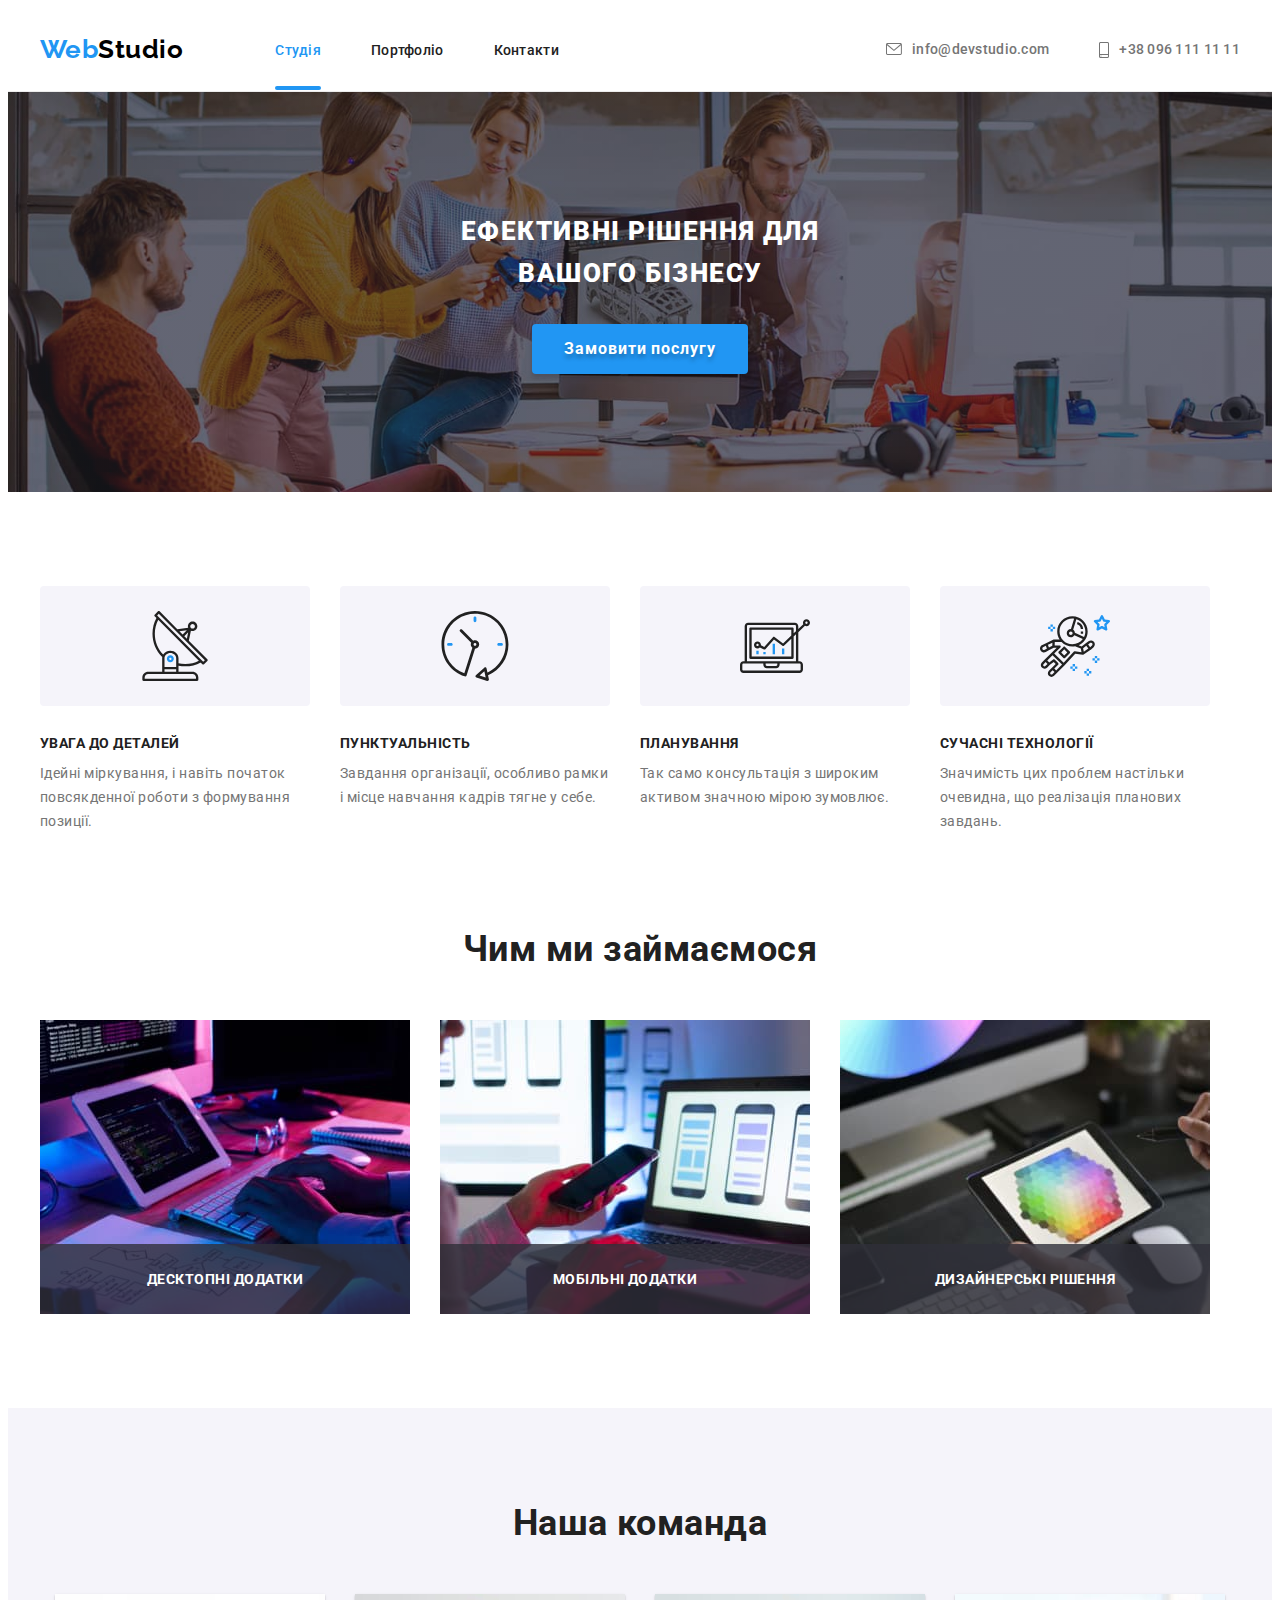
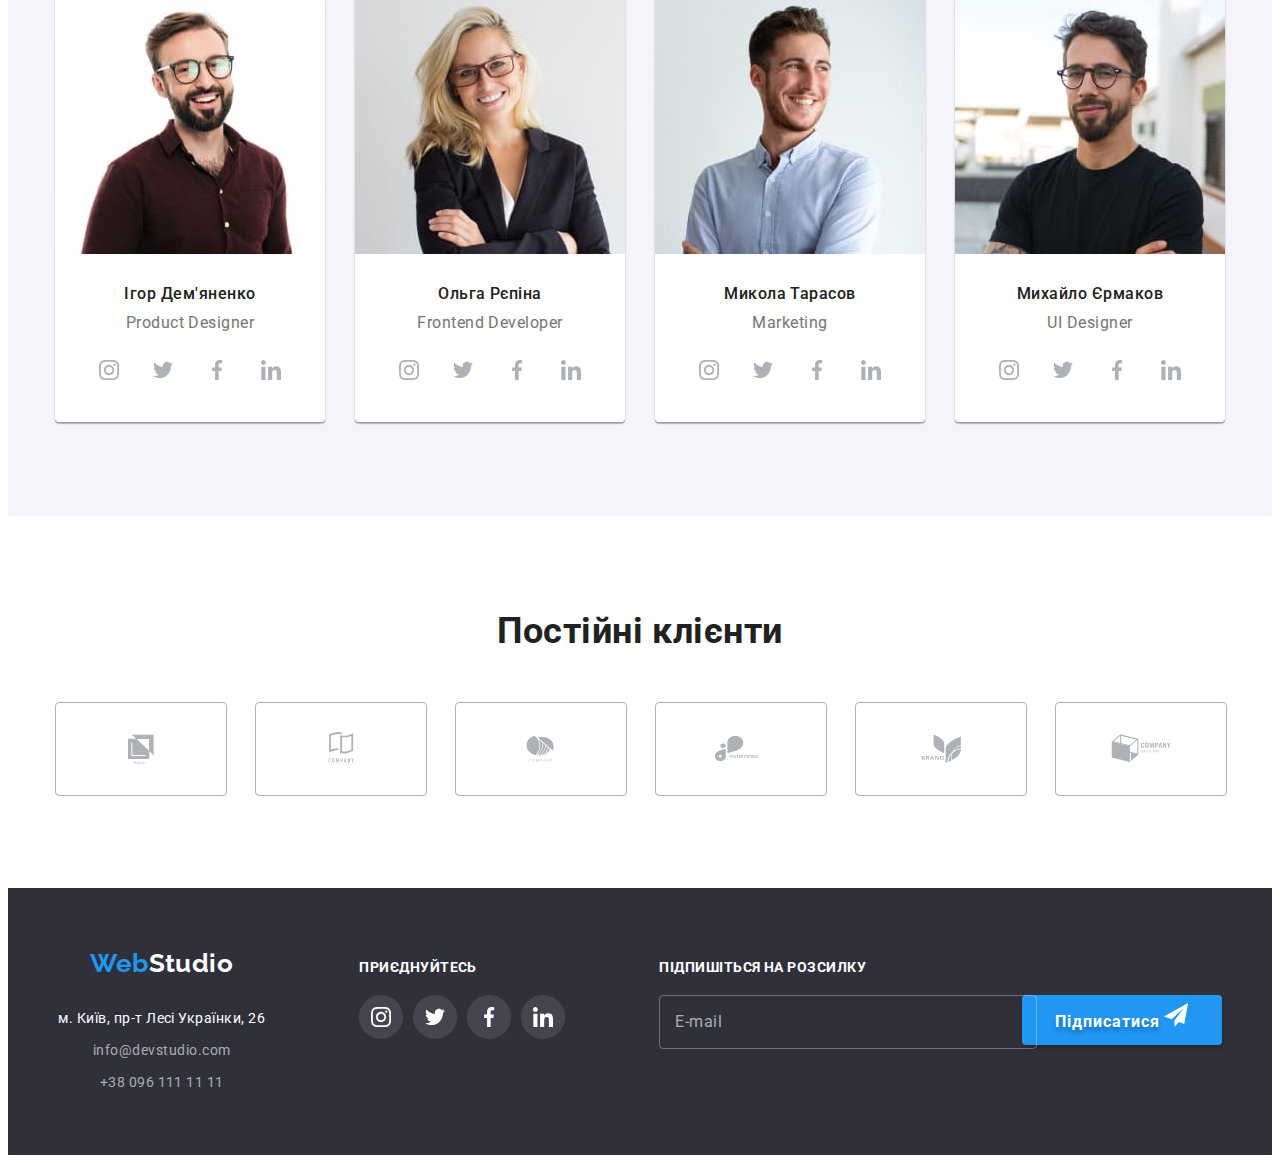
==== commit 36bf350d: "додав картинки в двух розмірах" ====
--- a/index.html
+++ b/index.html
@@ -53,7 +53,7 @@
             >
           </li>
           <li class="contacts__item">
-            <a class="contacts__link" href="tel:+380961111111">
+            <a class="contacts__link contacts__link--tel" href="tel:+380961111111">
               <svg class="contacts__icon" width="10" height="16">
                 <use href="./images/symbol-defs.svg#icon-tell-1"></use>
               </svg>
@@ -61,6 +61,20 @@
             >
           </li>
         </ul>
+        <ul class="mob-soc">
+        <li class="mob-soc__item">
+          <a class="mob-soc__link" href="https://www.instagram.com/" target="_blank" rel="noreferrer noopener">Instagram</a>
+        </li>
+        <li class="mob-soc__item">
+          <a class="mob-soc__link" href="https://twitter.com/" target="_blank" rel="noreferrer noopener">Twitter</a>
+        </li>
+        <li class="mob-soc__item">
+          <a class="mob-soc__link" href="https://www.facebook.com/" target="_blank" rel="noreferrer noopener">Facebook</a>
+        </li>
+        <li class="mob-soc__item">
+          <a class="mob-soc__link" href="https://www.linkedin.com/" target="_blank" rel="noreferrer noopener">LinkedIn</a>
+        </li>
+      </ul>
         </div>
       </div>
     </header>
@@ -139,17 +153,29 @@
 
           <ul class="job__list">
             <li class="job__item">
-              <img class="job__image" src="./images/img.jpg" alt="Десктопні додатки" width="370" />
+              <img 
+              class="job__image" 
+              srcset="./images/desktop-box-1x.jpg, ./images/desktop-box-2x.jpg" 
+              src="./images/desktop-box-1x.jpg" 
+              alt="Десктопні додатки"
+              width="370" />
+
               <h3 class="job__title">Десктопні додатки</h3>
             </li>
             <li class="job__item">
-              <img class="job__image" src="./images/img1.jpg" alt="Мобільні додатки" width="370" />
+              <img 
+              srcset="./images/desktop-box2-1x.jpg, ./images/desktop-box2-2x.jpg"
+              class="job__image" 
+              src="./images/desktop-box2-1x.jpg" 
+              alt="Мобільні додатки" 
+              width="370" />
               <h3 class="job__title">Мобільні додатки</h3>
             </li>
             <li class="job__item">
               <img
+                srcset="./images/desktop-box3-1x.jpg, ./images/desktop-box3-2x.jpg"
                 class="job__image"
-                src="./images/img2.jpg"
+                src="./images/desktop-box3-1x.jpg"
                 alt="Дизайнерські рішення"
                 width="370"
               />
@@ -168,8 +194,9 @@
             <li class="grid-team__item">
               <article class="person">
                 <img
+                  srcset="./images/desktop-team1-1x.jpg, ./images/desktop-team1-2x.jpg"
                   class="person__image"
-                  src="./images/img4.jpg"
+                  src="./images/desktop-team1-1x.jpg"
                   alt="Член команди"
                   width="270"
                 />
@@ -233,8 +260,9 @@
             <li class="grid-team__item">
               <article class="person">
                 <img
+                  srcset="./images/desktop-team2-1x.jpg, ./images/desktop-team2-2x.jpg"
                   class="person__image"
-                  src="./images/img5.jpg"
+                  src="./images/desktop-team2-1x.jpg"
                   alt="Член команди"
                   width="270"
                 />
@@ -298,8 +326,9 @@
             <li class="grid-team__item">
               <article class="person">
                 <img
+                  srcset="./images/desktop-team3-1x.jpg, ./images/desktop-team3-2x.jpg"
                   class="person__image"
-                  src="./images/img6.jpg"
+                  src="./images/desktop-team3-1x.jpg"
                   alt="Член команди"
                   width="270"
                 />
@@ -363,8 +392,9 @@
             <li class="grid-team__item">
               <article class="person">
                 <img
+                  srcset="./images/desktop-team4-1x.jpg, ./images/desktop-team4-2x.jpg"
                   class="person__image"
-                  src="./images/img7.jpg"
+                  src="./images/desktop-team4-1x.jpg"
                   alt="Член команди"
                   width="270"
                 />
@@ -660,5 +690,6 @@
 
     <script src="./js/modal.js"></script>
     <script src="./js/mobile-menu.js"></script>
+    <!-- <script defer src="js/mobile-menu.js"></script> -->
   </body>
 </html>--- a/css/main.min.css
+++ b/css/main.min.css
@@ -1 +1 @@
-:root{--primary-text-color: #757575;--title-text-color: #212121;--accent-color: #2196f3;--primary-white-color: #ffffff;--tra: 250ms cubic-bezier(0.4, 0, 0.2, 1)}h1,h2,h3,h4,h5,h6,p{margin:0}ul{list-style:none;margin:0;padding:0}.link{text-decoration:none}img{display:block;max-width:100%;height:auto}.hidden{position:absolute;width:1px;height:1px;margin:-1px;padding:0;overflow:hidden;border:0;clip:rect(0 0 0 0)}body{background-color:var(--primary-white-color);color:var(--primary-text-color);font-family:"Roboto",sans-serif;letter-spacing:.03em}.container{width:100%;padding-left:15px;padding-right:15px;margin:0 auto}@media screen and (min-width: 480px){.container{max-width:480px}}@media screen and (min-width: 768px){.container{max-width:768px}}@media screen and (min-width: 1200px){.container{max-width:1200px}}@media screen and (min-width: 768px){.menu-container{display:-webkit-box;display:-ms-flexbox;display:flex;-webkit-box-align:center;-ms-flex-align:center;align-items:center;-webkit-box-pack:justify;-ms-flex-pack:justify;justify-content:space-between;-webkit-box-flex:1;-ms-flex-positive:1;flex-grow:1}}.hero__container{padding:0}.logo{color:var(--accent-color);font-family:"Raleway",sans-serif;font-weight:700;font-size:26px;line-height:1.19;text-decoration:none}@media screen and (max-width: 1199px){.logo{font-size:24px;line-height:1.1666666667}}@media screen and (max-width: 767px){.header__logo{padding-top:16px;padding-bottom:16px;font-size:24px;line-height:1.1666666667}}@media screen and (min-width: 768px)and (max-width: 1199px){.header__logo{margin-right:88px}}@media screen and (min-width: 1200px){.header__logo{margin-right:92px}}.logo-part--color-dark{color:#000}.logo-part--color-light{color:var(--primary-white-color)}.btn-primary{cursor:pointer;width:100%;max-width:216px;height:50px;color:var(--primary-white-color);background-color:var(--accent-color);font-family:inherit;font-weight:700;font-size:16px;line-height:1.88;letter-spacing:.06em;text-shadow:0px 4px 4px rgba(0,0,0,.25);border:none;border-radius:4px;-webkit-box-shadow:0px 4px 4px rgba(0,0,0,.15);box-shadow:0px 4px 4px rgba(0,0,0,.15);-webkit-transition:background-color var(--tra);transition:background-color var(--tra)}.btn-primary:hover,.btn-primary:focus{background-color:#188ce8}.btn-secondary{cursor:pointer;padding:6px 22px;color:var(--title-text-color);background-color:#f5f4fa;font-family:inherit;font-weight:500;font-size:16px;line-height:1.63;letter-spacing:.03em;border:none;border-radius:4px;-webkit-transition:color var(--tra),background-color var(--tra),-webkit-box-shadow var(--tra);transition:color var(--tra),background-color var(--tra),-webkit-box-shadow var(--tra);transition:color var(--tra),background-color var(--tra),box-shadow var(--tra);transition:color var(--tra),background-color var(--tra),box-shadow var(--tra),-webkit-box-shadow var(--tra)}.btn-secondary:hover,.btn-secondary:focus{color:var(--primary-white-color);background-color:var(--accent-color);-webkit-box-shadow:0px 3px 1px rgba(0,0,0,.1),0px 1px 2px rgba(0,0,0,.08),0px 2px 2px rgba(0,0,0,.12);box-shadow:0px 3px 1px rgba(0,0,0,.1),0px 1px 2px rgba(0,0,0,.08),0px 2px 2px rgba(0,0,0,.12)}.btn-secondary--all{padding:6px 25px}@media screen and (min-width: 1200px){.section{padding-top:94px;padding-bottom:94px}}@media screen and (max-width: 768px){.section{padding-top:60px;padding-bottom:60px}}.title-section{color:var(--title-text-color);font-size:28px;line-height:1.17;text-align:center}.backdrop{position:fixed;top:0;left:0;width:100%;height:100%;background-color:rgba(0,0,0,.2);z-index:10;overflow-y:scroll;-webkit-transition:opacity var(--tra),visibility var(--tra);transition:opacity var(--tra),visibility var(--tra)}.backdrop.is-hidden{opacity:0;visibility:hidden;pointer-events:none;padding:93px 15px 94px}.modal{position:absolute;top:50%;left:50%;-webkit-transform:translate(-50%, -50%) scale(1) rotate(0);transform:translate(-50%, -50%) scale(1) rotate(0);-webkit-transition:border-radius var(--tra),-webkit-transform var(--tra),-webkit-box-shadow var(--tra);transition:border-radius var(--tra),-webkit-transform var(--tra),-webkit-box-shadow var(--tra);transition:transform var(--tra),border-radius var(--tra),box-shadow var(--tra);transition:transform var(--tra),border-radius var(--tra),box-shadow var(--tra),-webkit-transform var(--tra),-webkit-box-shadow var(--tra);padding:40px;background-color:var(--primary-white-color);border-radius:4px;-webkit-box-shadow:0px 1px 3px rgba(0,0,0,.12),0px 1px 1px rgba(0,0,0,.14),0px 2px 1px rgba(0,0,0,.2);box-shadow:0px 1px 3px rgba(0,0,0,.12),0px 1px 1px rgba(0,0,0,.14),0px 2px 1px rgba(0,0,0,.2)}@media screen and (max-width: 1199px){.modal{width:calc(100% - 30px);max-width:450px}}.backdrop.is-hidden .modal{-webkit-transform:translate(-50%, -50%) scale(1.5) rotate(-360deg);transform:translate(-50%, -50%) scale(1.5) rotate(-360deg);border-radius:50%}.modal-close{position:absolute;top:8px;right:8px;width:30px;height:30px;display:-webkit-box;display:-ms-flexbox;display:flex;-webkit-box-pack:center;-ms-flex-pack:center;justify-content:center;-webkit-box-align:center;-ms-flex-align:center;align-items:center;cursor:pointer;color:#000;background-color:var(--primary-white-color);border:1px solid rgba(0,0,0,.1);border-radius:50%;-webkit-transition:background-color var(--tra),color var(--tra);transition:background-color var(--tra),color var(--tra)}.modal-close:hover,.modal-close:focus{color:var(--accent-color)}.modal-close-icon{fill:currentColor}.modal-title{font-weight:700;font-size:20px;line-height:1.15;text-align:center;color:var(--title-text-color);margin-bottom:12px}.input-label{display:block;margin-bottom:4px;font-size:12px;line-height:1.1666666667;letter-spacing:.01em}.form-field{position:relative;margin-bottom:10px}.form-input{width:100%;height:40px;padding-left:42px;color:#000;border:1px solid rgba(33,33,33,.2);border-radius:4px;background-color:rgba(0,0,0,0);outline:rgba(0,0,0,0);-webkit-transition:border-color var(--tra);transition:border-color var(--tra)}.form-input:focus{border-color:var(--accent-color)}.form-input:not(:focus):not(:-moz-placeholder-shown):invalid{border:1px solid rgba(235,16,16,.781)}.form-input:not(:focus):not(:-ms-input-placeholder):invalid{border:1px solid rgba(235,16,16,.781)}.form-input:not(:focus):not(:placeholder-shown):invalid{border:1px solid rgba(235,16,16,.781)}.form-icon{position:absolute;left:12px;top:50%;-webkit-transform:translateY(-50%);transform:translateY(-50%);-webkit-transition:fill var(--tra);transition:fill var(--tra)}.form-input:focus+.form-icon{fill:var(--accent-color)}.form-comment{width:100%;height:120px;padding:12px 16px;margin-bottom:20px;border:1px solid rgba(33,33,33,.2);border-radius:4px;resize:none;background-color:rgba(0,0,0,0);outline:rgba(0,0,0,0);-webkit-transition:border-color var(--tra);transition:border-color var(--tra)}.form-comment:focus{border-color:var(--accent-color)}.form-comment::-webkit-input-placeholder{font-size:12px;line-height:1.1666666667;letter-spacing:.01em;color:rgba(117,117,117,.5)}.form-comment::-moz-placeholder{font-size:12px;line-height:1.1666666667;letter-spacing:.01em;color:rgba(117,117,117,.5)}.form-comment:-ms-input-placeholder{font-size:12px;line-height:1.1666666667;letter-spacing:.01em;color:rgba(117,117,117,.5)}.form-comment::-ms-input-placeholder{font-size:12px;line-height:1.1666666667;letter-spacing:.01em;color:rgba(117,117,117,.5)}.form-comment::placeholder{font-size:12px;line-height:1.1666666667;letter-spacing:.01em;color:rgba(117,117,117,.5)}.form-checkbox{position:absolute;left:25px;top:10px}.checkbox-label{position:relative;display:-webkit-box;display:-ms-flexbox;display:flex;-webkit-box-pack:center;-ms-flex-pack:center;justify-content:center;-webkit-box-align:center;-ms-flex-align:center;align-items:center;margin-bottom:30px;font-size:12px;line-height:1.1666666667}.checkbox-icon{width:16px;height:15px;margin-right:7px;border:2px solid var(--title-text-color);border-radius:2px;-webkit-box-shadow:0px 4px 4px rgba(0,0,0,.25);box-shadow:0px 4px 4px rgba(0,0,0,.25);display:-webkit-box;display:-ms-flexbox;display:flex;-webkit-box-pack:center;-ms-flex-pack:center;justify-content:center;-webkit-box-align:center;-ms-flex-align:center;align-items:center;fill:rgba(0,0,0,0);-webkit-transition:background-color var(--tra),border var(--tra),fill var(--tra),border-color var(--tra),-webkit-box-shadow var(--tra);transition:background-color var(--tra),border var(--tra),fill var(--tra),border-color var(--tra),-webkit-box-shadow var(--tra);transition:background-color var(--tra),border var(--tra),box-shadow var(--tra),fill var(--tra),border-color var(--tra);transition:background-color var(--tra),border var(--tra),box-shadow var(--tra),fill var(--tra),border-color var(--tra),-webkit-box-shadow var(--tra)}.form-checkbox:checked+.checkbox-icon{background-color:var(--accent-color);border:none;-webkit-box-shadow:none;box-shadow:none;fill:var(--primary-white-color)}.form-checkbox:focus+.checkbox-icon{border-color:var(--accent-color)}.checkbox-label .checkbox-policy{display:block;margin-left:7px;text-decoration:underline;color:var(--accent-color)}.modal .btn-primary{width:100%;max-width:200px;display:block;margin:0 auto}.header{position:relative;border-bottom:1px solid #ececec}.header__container{display:-webkit-box;display:-ms-flexbox;display:flex;-webkit-box-align:center;-ms-flex-align:center;align-items:center;-webkit-box-pack:justify;-ms-flex-pack:justify;justify-content:space-between}@media screen and (min-width: 768px){.menu{display:-webkit-box;display:-ms-flexbox;display:flex;gap:50px;padding-top:32px;padding-bottom:32px}}.menu__link{padding-top:32px;padding-bottom:32px;color:var(--title-text-color);font-weight:500;font-size:14px;line-height:1.14;letter-spacing:.02em;text-decoration:none;-webkit-transition:color var(--tra);transition:color var(--tra)}.menu__link:hover,.menu__link:focus{color:var(--accent-color)}.menu__link.current{position:relative;color:var(--accent-color)}.menu__link.current::after{position:absolute;left:0;bottom:0;content:"";width:100%;height:4px;background-color:var(--accent-color);border-radius:2px}@media screen and (min-width: 1200px){.contacts{display:-webkit-box;display:-ms-flexbox;display:flex;gap:50px}}@media screen and (min-width: 768px)and (max-width: 1199px){.contacts{display:-webkit-box;display:-ms-flexbox;display:flex;-webkit-box-orient:vertical;-webkit-box-direction:normal;-ms-flex-direction:column;flex-direction:column;-webkit-box-align:start;-ms-flex-align:start;align-items:flex-start;gap:10px}}.contacts__link{display:-webkit-box;display:-ms-flexbox;display:flex;gap:10px;-webkit-box-pack:center;-ms-flex-pack:center;justify-content:center;-webkit-box-align:center;-ms-flex-align:center;align-items:center;padding-top:32px;padding-bottom:32px;color:var(--primary-text-color);font-weight:500;font-size:14px;line-height:1.14;letter-spacing:.02em;text-decoration:none;-webkit-transition:color var(--tra);transition:color var(--tra)}.contacts__link:hover,.contacts__link:focus{color:var(--accent-color)}.contacts__icon{fill:currentColor}.menu-button{display:-webkit-inline-box;display:-ms-inline-flexbox;display:inline-flex;margin:0;padding:0;border:none;background-color:rgba(0,0,0,0);z-index:2}@media screen and (min-width: 768px){.menu-button{display:none}}.menu-button:hover,.menu-button:focus{color:var(--accent-color)}.icon-cross{fill:currentColor}.menu-button .icon-cross{display:none}.hero{max-width:100%;margin:0 auto;padding-top:118px;padding-bottom:118px;text-align:center;background-color:#c4c4c4;background-image:-webkit-gradient(linear, left top, left bottom, from(rgba(47, 48, 58, 0.4)), to(rgba(47, 48, 58, 0.4))),url(../images/header-img.jpg);background-image:linear-gradient(rgba(47, 48, 58, 0.4), rgba(47, 48, 58, 0.4)),url(../images/header-img.jpg);background-repeat:no-repeat;background-position:center;background-size:cover}.hero__title{margin-bottom:30px;color:var(--primary-white-color);font-weight:900;font-size:26px;line-height:1.6153846154;letter-spacing:.06em;text-transform:uppercase}.feature__list{display:-webkit-box;display:-ms-flexbox;display:flex;-ms-flex-wrap:wrap;flex-wrap:wrap;gap:30px}.feature__item{display:block}@media screen and (min-width: 768px){.feature__item{width:calc((100% - 30px)/2)}}@media screen and (min-width: 1200px){.feature__item{width:270px}}.feature__icon-wrap{height:120px;display:-webkit-box;display:-ms-flexbox;display:flex;-webkit-box-pack:center;-ms-flex-pack:center;justify-content:center;-webkit-box-align:center;-ms-flex-align:center;align-items:center;margin-bottom:30px;background:#f5f4fa;border-radius:4px}.feature__title{margin-bottom:10px;color:var(--title-text-color);font-size:14px;line-height:1.14;text-transform:uppercase}@media screen and (max-width: 480px){.feature__title{text-align:center}}.feature__text{font-size:14px;line-height:1.71}.job{padding-top:0}@media screen and (max-width: 481px){.job{display:none}}.title-section--job{margin-bottom:50px}.job__list{display:-webkit-box;display:-ms-flexbox;display:flex;gap:30px}.job__item{position:relative}.job__title{position:absolute;bottom:0;left:0;width:100%;padding-top:27px;padding-bottom:27px;color:var(--primary-white-color);font-size:14px;line-height:1.1428571429;text-align:center;text-transform:uppercase;background:rgba(47,48,58,.8)}.team{background:#f5f4fa}.title-section{color:var(--title-text-color);font-size:28px;line-height:1.1785714286;text-align:center}@media screen and (min-width: 1200px){.title-section{font-size:36px;line-height:1.1666666667}}.title-section--team{margin-bottom:30px}@media screen and (min-width: 1200px){.title-section--team{margin-bottom:50px}}.grid-team{display:-webkit-box;display:-ms-flexbox;display:flex;-ms-flex-wrap:wrap;flex-wrap:wrap;-webkit-box-pack:center;-ms-flex-pack:center;justify-content:center;gap:30px}.grid-team__item{background:var(--primary-white-color);-webkit-box-shadow:0px 1px 3px rgba(0,0,0,.12),0px 1px 1px rgba(0,0,0,.14),0px 2px 1px rgba(0,0,0,.2);box-shadow:0px 1px 3px rgba(0,0,0,.12),0px 1px 1px rgba(0,0,0,.14),0px 2px 1px rgba(0,0,0,.2);border-radius:0px 0px 4px 4px}@media screen and (min-width: 768px){.grid-team__item{width:calc((100% - 30px)/2)}}@media screen and (min-width: 1200px){.grid-team__item{width:270px}}.person__image{display:block;width:100%}.person__card{padding-top:30px;padding-bottom:30px}.person__card-title{margin-bottom:10px;color:var(--title-text-color);font-weight:500;font-size:16px;line-height:1.19;text-align:center}.person__card-text{margin-bottom:16px;font-size:16px;line-height:1.19;text-align:center;letter-spacing:.03em}.soc-person{display:-webkit-box;display:-ms-flexbox;display:flex;-webkit-box-pack:center;-ms-flex-pack:center;justify-content:center;gap:10px}.soc-person__item{width:44px;height:44px}.soc-person__link{display:-webkit-box;display:-ms-flexbox;display:flex;-webkit-box-pack:center;-ms-flex-pack:center;justify-content:center;-webkit-box-align:center;-ms-flex-align:center;align-items:center;width:100%;height:100%;color:#afb1b8;background-color:var(--primary-white-color);border-radius:50%;-webkit-transition:color var(--tra),background-color var(--tra);transition:color var(--tra),background-color var(--tra)}.soc-person__link:hover,.soc-person__link:focus{color:var(--primary-white-color);background-color:var(--accent-color)}.soc-person__icon{fill:currentColor}.title-section--clients{margin-bottom:30px}@media screen and (min-width: 1200px){.title-section--clients{margin-bottom:50px;font-size:36px}}.clients__list{display:-webkit-box;display:-ms-flexbox;display:flex;-ms-flex-wrap:wrap;flex-wrap:wrap;-webkit-box-pack:center;-ms-flex-pack:center;justify-content:center;gap:30px}.clients__item{width:170px;height:92px}@media screen and (max-width: 767px){.clients__item{width:calc((100% - 30px)/2)}}@media screen and (min-width: 768px)and (max-width: 1199px){.clients__item{width:calc((100% - 60px)/3)}}.clients__link{display:-webkit-box;display:-ms-flexbox;display:flex;-webkit-box-pack:center;-ms-flex-pack:center;justify-content:center;-webkit-box-align:center;-ms-flex-align:center;align-items:center;width:100%;height:100%;color:#afb1b8;background-color:var(--primary-white-color);border:1px solid #afb1b8;border-radius:4px;-webkit-transition:color var(--tra),border-color var(--tra);transition:color var(--tra),border-color var(--tra)}.clients__link:hover,.clients__link:focus{color:var(--accent-color);border-color:var(--accent-color)}.clients__icon{fill:currentColor}.footer{padding-top:60px;padding-bottom:60px;background-color:#2f303a}@media screen and (min-width: 1200px){.footer__container{display:-webkit-box;display:-ms-flexbox;display:flex;-webkit-box-align:baseline;-ms-flex-align:baseline;align-items:baseline;-webkit-box-pack:center;-ms-flex-pack:center;justify-content:center}}.footer-container__wrap{margin-bottom:60px}@media screen and (min-width: 768px){.footer-container__wrap{display:-webkit-box;display:-ms-flexbox;display:flex;-ms-flex-pack:distribute;justify-content:space-around;-webkit-box-align:baseline;-ms-flex-align:baseline;align-items:baseline}}@media screen and (min-width: 1200px){.footer-container__wrap{display:-webkit-box;display:-ms-flexbox;display:flex;-webkit-box-align:baseline;-ms-flex-align:baseline;align-items:baseline;margin:0}}.footer__logo{display:block;margin-bottom:28px}.footer__logo-address-wrap{text-align:center;margin-bottom:60px}@media screen and (min-width: 768px){.footer__logo-address-wrap{margin:0}}.address__item{display:block}.address__item:not(:last-child){margin-bottom:8px}.address__link-address{color:var(--primary-white-color);font-style:normal;font-size:14px;line-height:1.71;text-decoration:none;-webkit-transition:color var(--tra);transition:color var(--tra)}.address__link-address:hover,.address__link-address:focus{color:var(--accent-color)}.address__link{color:rgba(255,255,255,.6);font-style:normal;font-size:14px;line-height:1.71;text-decoration:none;-webkit-transition:color var(--tra);transition:color var(--tra)}.address__link:hover,.address__link:focus{color:var(--accent-color)}.footer__social{text-align:center}@media screen and (min-width: 1200px){.footer__social{text-align:left;margin-left:94px}}.social__title,.form-wrap_title{margin-bottom:20px;font-weight:700;font-size:14px;line-height:1.1428571429;text-transform:uppercase;color:var(--primary-white-color)}.social__list{display:-webkit-box;display:-ms-flexbox;display:flex;-webkit-box-pack:center;-ms-flex-pack:center;justify-content:center;gap:10px}.social__item{width:44px;height:44px}.social__link{display:-webkit-box;display:-ms-flexbox;display:flex;-webkit-box-pack:center;-ms-flex-pack:center;justify-content:center;-webkit-box-align:center;-ms-flex-align:center;align-items:center;width:100%;height:100%;color:var(--primary-white-color);background-color:rgba(255,255,255,.1);border-radius:50%;-webkit-transition:background-color var(--tra);transition:background-color var(--tra)}.social__link:hover,.social__link:focus{background-color:var(--accent-color)}.social__icon{fill:currentColor}.footer__form-wrap{text-align:center;margin-left:auto}@media screen and (min-width: 1200px){.footer__form-wrap{text-align:left;margin-left:94px}}.footer-form{position:relative;margin:0 auto}@media screen and (max-width: 1199px){.footer-form{gap:20px;-webkit-box-orient:vertical;-webkit-box-direction:normal;-ms-flex-direction:column;flex-direction:column;-webkit-box-align:center;-ms-flex-align:center;align-items:center}}.footer-form__field{position:relative;margin:0 auto 20px;max-width:450px}@media screen and (min-width: 1200px){.footer-form__field{display:inline-block;width:358px;margin:0}}.footer-form__input{width:100%;height:50px;padding-left:16px;font-size:16px;line-height:1.25;letter-spacing:.03em;color:rgba(255,255,255,.6);border:1px solid rgba(255,255,255,.3);-webkit-filter:drop-shadow(0px 4px 4px rgba(0, 0, 0, 0.15));filter:drop-shadow(0px 4px 4px rgba(0, 0, 0, 0.15));border-radius:4px;background-color:rgba(0,0,0,0);outline:rgba(0,0,0,0);-webkit-transition:border-color var(--tra);transition:border-color var(--tra)}.footer-form__input:not(:focus):not(:-moz-placeholder-shown):invalid{border:1px solid rgba(235,16,16,.781)}.footer-form__input:not(:focus):not(:-ms-input-placeholder):invalid{border:1px solid rgba(235,16,16,.781)}.footer-form__input:not(:focus):not(:placeholder-shown):invalid{border:1px solid rgba(235,16,16,.781)}.footer-form__input:focus{border-color:var(--accent-color)}.footer-form__label{position:absolute;left:16px;top:50%;-webkit-transform:translateY(-50%);transform:translateY(-50%);font-size:16px;line-height:1.25;letter-spacing:.03em;color:rgba(255,255,255,.6);-webkit-transition:color var(--tra),-webkit-transform var(--tra);transition:color var(--tra),-webkit-transform var(--tra);transition:transform var(--tra),color var(--tra);transition:transform var(--tra),color var(--tra),-webkit-transform var(--tra)}.footer-form__input:not(:-moz-placeholder-shown)+.footer-form__label{transform:translateY(-44px);color:var(--accent-color)}.footer-form__input:not(:-ms-input-placeholder)+.footer-form__label{transform:translateY(-44px);color:var(--accent-color)}.footer-form__input:focus+.footer-form__label,.footer-form__input:not(:placeholder-shown)+.footer-form__label{-webkit-transform:translateY(-44px);transform:translateY(-44px);color:var(--accent-color)}.footer-form__input:not(:focus)+.footer-form__label{color:rgba(255,255,255,.6)}.footer-form__btn-primary{display:block;gap:10px;-webkit-box-pack:center;-ms-flex-pack:center;justify-content:center;-webkit-box-align:center;-ms-flex-align:center;align-items:center;margin:0 auto;width:200px}@media screen and (min-width: 1200px){.footer-form__btn-primary{display:inline-block}}.footer-btn-icon{fill:var(--primary-white-color)}.filters-list{margin-bottom:50px;display:-webkit-box;display:-ms-flexbox;display:flex;gap:8px;-webkit-box-pack:center;-ms-flex-pack:center;justify-content:center}.grid-portfolio{display:-webkit-box;display:-ms-flexbox;display:flex;gap:30px;-ms-flex-wrap:wrap;flex-wrap:wrap}.project__link{display:block;text-decoration:none;-webkit-transition:-webkit-box-shadow var(--tra);transition:-webkit-box-shadow var(--tra);transition:box-shadow var(--tra);transition:box-shadow var(--tra), -webkit-box-shadow var(--tra)}.project__link:hover,.project__link:focus{-webkit-box-shadow:0px 1px 1px rgba(0,0,0,.12),0px 4px 4px rgba(0,0,0,.06),1px 4px 6px rgba(0,0,0,.16);box-shadow:0px 1px 1px rgba(0,0,0,.12),0px 4px 4px rgba(0,0,0,.06),1px 4px 6px rgba(0,0,0,.16)}.thumb{position:relative;overflow:hidden}.thumb__overlay{position:absolute;left:0;bottom:0;width:100%;height:100%;padding:63px 24px;font-size:18px;line-height:1.5555555556;color:var(--primary-white-color);background-color:rgba(33,150,243,.9);overflow:auto;-webkit-transform:translateY(100%);transform:translateY(100%);-webkit-transition:-webkit-transform var(--tra);transition:-webkit-transform var(--tra);transition:transform var(--tra);transition:transform var(--tra), -webkit-transform var(--tra)}.project__link:hover .thumb__overlay,.project__link:focus .thumb__overlay{-webkit-transform:translateY(0);transform:translateY(0)}.project__card{padding:20px 24px;border:1px solid #eee;border-top:none}.project__card-title{margin-bottom:4px;color:var(--title-text-color);font-size:18px;line-height:2;letter-spacing:.06em}.project__card-text{color:var(--primary-text-color);font-size:16px;line-height:1.88}/*# sourceMappingURL=main.min.css.map */+:root{--primary-text-color: #757575;--title-text-color: #212121;--accent-color: #2196f3;--primary-white-color: #ffffff;--tra: 250ms cubic-bezier(0.4, 0, 0.2, 1)}h1,h2,h3,h4,h5,h6,p{margin:0}ul{list-style:none;margin:0;padding:0}.link{text-decoration:none}img{display:block;max-width:100%;height:auto}.hidden{position:absolute;width:1px;height:1px;margin:-1px;padding:0;overflow:hidden;border:0;clip:rect(0 0 0 0)}body{background-color:var(--primary-white-color);color:var(--primary-text-color);font-family:"Roboto",sans-serif;letter-spacing:.03em}.container{width:100%;padding-left:15px;padding-right:15px;margin:0 auto}@media screen and (min-width: 480px){.container{max-width:480px}}@media screen and (min-width: 768px){.container{max-width:768px}}@media screen and (min-width: 1200px){.container{max-width:1200px}}.menu-container{background-color:#fff}@media screen and (max-width: 767px){.menu-container{width:100vw;height:100vh;max-width:480px;padding:48px 40px;z-index:1;overflow:scroll;display:none;position:fixed;top:0;left:50%;translate:-50%;width:100%}}@media screen and (min-width: 768px){.menu-container{display:-webkit-box;display:-ms-flexbox;display:flex;-webkit-box-align:center;-ms-flex-align:center;align-items:center;-webkit-box-pack:justify;-ms-flex-pack:justify;justify-content:space-between;-webkit-box-flex:1;-ms-flex-positive:1;flex-grow:1}}@media screen and (max-width: 767px){.menu{display:-webkit-box;display:-ms-flexbox;display:flex;-webkit-box-orient:vertical;-webkit-box-direction:normal;-ms-flex-direction:column;flex-direction:column;gap:32px}}@media screen and (max-width: 767px){.menu-container.is-open{display:-webkit-box;display:-ms-flexbox;display:flex;-webkit-box-orient:vertical;-webkit-box-direction:normal;-ms-flex-direction:column;flex-direction:column;-webkit-box-pack:justify;-ms-flex-pack:justify;justify-content:space-between}}.hero__container{padding:0}.logo{color:var(--accent-color);font-family:"Raleway",sans-serif;font-weight:700;font-size:26px;line-height:1.19;text-decoration:none}@media screen and (max-width: 1199px){.logo{font-size:24px;line-height:1.1666666667}}@media screen and (max-width: 767px){.header__logo{padding-top:16px;padding-bottom:16px;font-size:24px;line-height:1.1666666667}}@media screen and (min-width: 768px)and (max-width: 1199px){.header__logo{margin-right:88px}}@media screen and (min-width: 1200px){.header__logo{margin-right:92px}}.logo-part--color-dark{color:#000}.logo-part--color-light{color:var(--primary-white-color)}.btn-primary{cursor:pointer;width:100%;max-width:216px;height:50px;color:var(--primary-white-color);background-color:var(--accent-color);font-family:inherit;font-weight:700;font-size:16px;line-height:1.88;letter-spacing:.06em;text-shadow:0px 4px 4px rgba(0,0,0,.25);border:none;border-radius:4px;-webkit-box-shadow:0px 4px 4px rgba(0,0,0,.15);box-shadow:0px 4px 4px rgba(0,0,0,.15);-webkit-transition:background-color var(--tra);transition:background-color var(--tra)}.btn-primary:hover,.btn-primary:focus{background-color:#188ce8}.btn-secondary{cursor:pointer;padding:6px 22px;color:var(--title-text-color);background-color:#f5f4fa;font-family:inherit;font-weight:500;font-size:16px;line-height:1.63;letter-spacing:.03em;border:none;border-radius:4px;-webkit-transition:color var(--tra),background-color var(--tra),-webkit-box-shadow var(--tra);transition:color var(--tra),background-color var(--tra),-webkit-box-shadow var(--tra);transition:color var(--tra),background-color var(--tra),box-shadow var(--tra);transition:color var(--tra),background-color var(--tra),box-shadow var(--tra),-webkit-box-shadow var(--tra)}.btn-secondary:hover,.btn-secondary:focus{color:var(--primary-white-color);background-color:var(--accent-color);-webkit-box-shadow:0px 3px 1px rgba(0,0,0,.1),0px 1px 2px rgba(0,0,0,.08),0px 2px 2px rgba(0,0,0,.12);box-shadow:0px 3px 1px rgba(0,0,0,.1),0px 1px 2px rgba(0,0,0,.08),0px 2px 2px rgba(0,0,0,.12)}.btn-secondary--all{padding:6px 25px}@media screen and (min-width: 1200px){.section{padding-top:94px;padding-bottom:94px}}@media screen and (max-width: 768px){.section{padding-top:60px;padding-bottom:60px}}.title-section{color:var(--title-text-color);font-size:28px;line-height:1.17;text-align:center}.backdrop{position:fixed;top:0;left:0;width:100%;height:100%;background-color:rgba(0,0,0,.2);z-index:10;overflow-y:scroll;-webkit-transition:opacity var(--tra),visibility var(--tra);transition:opacity var(--tra),visibility var(--tra)}.backdrop.is-hidden{opacity:0;visibility:hidden;pointer-events:none;padding:93px 15px 94px}.modal{position:absolute;top:50%;left:50%;-webkit-transform:translate(-50%, -50%) scale(1) rotate(0);transform:translate(-50%, -50%) scale(1) rotate(0);-webkit-transition:border-radius var(--tra),-webkit-transform var(--tra),-webkit-box-shadow var(--tra);transition:border-radius var(--tra),-webkit-transform var(--tra),-webkit-box-shadow var(--tra);transition:transform var(--tra),border-radius var(--tra),box-shadow var(--tra);transition:transform var(--tra),border-radius var(--tra),box-shadow var(--tra),-webkit-transform var(--tra),-webkit-box-shadow var(--tra);padding:40px;background-color:var(--primary-white-color);border-radius:4px;-webkit-box-shadow:0px 1px 3px rgba(0,0,0,.12),0px 1px 1px rgba(0,0,0,.14),0px 2px 1px rgba(0,0,0,.2);box-shadow:0px 1px 3px rgba(0,0,0,.12),0px 1px 1px rgba(0,0,0,.14),0px 2px 1px rgba(0,0,0,.2)}@media screen and (max-width: 1199px){.modal{width:calc(100% - 30px);max-width:450px}}.backdrop.is-hidden .modal{-webkit-transform:translate(-50%, -50%) scale(1.5) rotate(-360deg);transform:translate(-50%, -50%) scale(1.5) rotate(-360deg);border-radius:50%}.modal-close{position:absolute;top:8px;right:8px;width:30px;height:30px;display:-webkit-box;display:-ms-flexbox;display:flex;-webkit-box-pack:center;-ms-flex-pack:center;justify-content:center;-webkit-box-align:center;-ms-flex-align:center;align-items:center;cursor:pointer;color:#000;background-color:var(--primary-white-color);border:1px solid rgba(0,0,0,.1);border-radius:50%;-webkit-transition:background-color var(--tra),color var(--tra);transition:background-color var(--tra),color var(--tra)}.modal-close:hover,.modal-close:focus{color:var(--accent-color)}.modal-close-icon{fill:currentColor}.modal-title{font-weight:700;font-size:20px;line-height:1.15;text-align:center;color:var(--title-text-color);margin-bottom:12px}.input-label{display:block;margin-bottom:4px;font-size:12px;line-height:1.1666666667;letter-spacing:.01em}.form-field{position:relative;margin-bottom:10px}.form-input{width:100%;height:40px;padding-left:42px;color:#000;border:1px solid rgba(33,33,33,.2);border-radius:4px;background-color:rgba(0,0,0,0);outline:rgba(0,0,0,0);-webkit-transition:border-color var(--tra);transition:border-color var(--tra)}.form-input:focus{border-color:var(--accent-color)}.form-input:not(:focus):not(:-moz-placeholder-shown):invalid{border:1px solid rgba(235,16,16,.781)}.form-input:not(:focus):not(:-ms-input-placeholder):invalid{border:1px solid rgba(235,16,16,.781)}.form-input:not(:focus):not(:placeholder-shown):invalid{border:1px solid rgba(235,16,16,.781)}.form-icon{position:absolute;left:12px;top:50%;-webkit-transform:translateY(-50%);transform:translateY(-50%);-webkit-transition:fill var(--tra);transition:fill var(--tra)}.form-input:focus+.form-icon{fill:var(--accent-color)}.form-comment{width:100%;height:120px;padding:12px 16px;margin-bottom:20px;border:1px solid rgba(33,33,33,.2);border-radius:4px;resize:none;background-color:rgba(0,0,0,0);outline:rgba(0,0,0,0);-webkit-transition:border-color var(--tra);transition:border-color var(--tra)}.form-comment:focus{border-color:var(--accent-color)}.form-comment::-webkit-input-placeholder{font-size:12px;line-height:1.1666666667;letter-spacing:.01em;color:rgba(117,117,117,.5)}.form-comment::-moz-placeholder{font-size:12px;line-height:1.1666666667;letter-spacing:.01em;color:rgba(117,117,117,.5)}.form-comment:-ms-input-placeholder{font-size:12px;line-height:1.1666666667;letter-spacing:.01em;color:rgba(117,117,117,.5)}.form-comment::-ms-input-placeholder{font-size:12px;line-height:1.1666666667;letter-spacing:.01em;color:rgba(117,117,117,.5)}.form-comment::placeholder{font-size:12px;line-height:1.1666666667;letter-spacing:.01em;color:rgba(117,117,117,.5)}.form-checkbox{position:absolute;left:25px;top:10px}.checkbox-label{position:relative;display:-webkit-box;display:-ms-flexbox;display:flex;-webkit-box-pack:center;-ms-flex-pack:center;justify-content:center;-webkit-box-align:center;-ms-flex-align:center;align-items:center;margin-bottom:30px;font-size:12px;line-height:1.1666666667}.checkbox-icon{width:16px;height:15px;margin-right:7px;border:2px solid var(--title-text-color);border-radius:2px;-webkit-box-shadow:0px 4px 4px rgba(0,0,0,.25);box-shadow:0px 4px 4px rgba(0,0,0,.25);display:-webkit-box;display:-ms-flexbox;display:flex;-webkit-box-pack:center;-ms-flex-pack:center;justify-content:center;-webkit-box-align:center;-ms-flex-align:center;align-items:center;fill:rgba(0,0,0,0);-webkit-transition:background-color var(--tra),border var(--tra),fill var(--tra),border-color var(--tra),-webkit-box-shadow var(--tra);transition:background-color var(--tra),border var(--tra),fill var(--tra),border-color var(--tra),-webkit-box-shadow var(--tra);transition:background-color var(--tra),border var(--tra),box-shadow var(--tra),fill var(--tra),border-color var(--tra);transition:background-color var(--tra),border var(--tra),box-shadow var(--tra),fill var(--tra),border-color var(--tra),-webkit-box-shadow var(--tra)}.form-checkbox:checked+.checkbox-icon{background-color:var(--accent-color);border:none;-webkit-box-shadow:none;box-shadow:none;fill:var(--primary-white-color)}.form-checkbox:focus+.checkbox-icon{border-color:var(--accent-color)}.checkbox-label .checkbox-policy{display:block;margin-left:7px;text-decoration:underline;color:var(--accent-color)}.modal .btn-primary{width:100%;max-width:200px;display:block;margin:0 auto}.header{position:relative;border-bottom:1px solid #ececec}.header__container{display:-webkit-box;display:-ms-flexbox;display:flex;-webkit-box-align:center;-ms-flex-align:center;align-items:center;-webkit-box-pack:justify;-ms-flex-pack:justify;justify-content:space-between}@media screen and (min-width: 768px){.menu{display:-webkit-box;display:-ms-flexbox;display:flex;gap:50px;padding-top:32px;padding-bottom:32px}}.menu__link{padding-top:32px;padding-bottom:32px;color:var(--title-text-color);font-weight:500;font-size:14px;line-height:1.14;letter-spacing:.02em;text-decoration:none;-webkit-transition:color var(--tra);transition:color var(--tra)}.menu__link:hover,.menu__link:focus{color:var(--accent-color)}.menu__link.current{position:relative;color:var(--accent-color)}.menu__link.current::after{position:absolute;left:0;bottom:0;content:"";width:100%;height:4px;background-color:var(--accent-color);border-radius:2px}@media screen and (max-width: 767px){.menu__link.current::after{display:none}}@media screen and (max-width: 767px){.menu__link{font-size:40px;line-height:1.175}}@media screen and (max-width: 767px){.contacts{display:-webkit-box;display:-ms-flexbox;display:flex;-webkit-box-orient:vertical;-webkit-box-direction:reverse;-ms-flex-direction:column-reverse;flex-direction:column-reverse;gap:32px;margin-bottom:64px}}@media screen and (min-width: 1200px){.contacts{display:-webkit-box;display:-ms-flexbox;display:flex;gap:50px}}@media screen and (min-width: 768px)and (max-width: 1199px){.contacts{display:-webkit-box;display:-ms-flexbox;display:flex;-webkit-box-orient:vertical;-webkit-box-direction:normal;-ms-flex-direction:column;flex-direction:column;-webkit-box-align:start;-ms-flex-align:start;align-items:flex-start;gap:10px}}.contacts__link{color:var(--primary-text-color);font-weight:500;font-size:14px;line-height:1.14;letter-spacing:.02em;text-decoration:none;-webkit-transition:color var(--tra);transition:color var(--tra)}.contacts__link:hover,.contacts__link:focus{color:var(--accent-color)}@media screen and (max-width: 767px){.contacts__link{font-size:24px;line-height:1.1666666667}}@media screen and (min-width: 768px){.contacts__link{display:-webkit-box;display:-ms-flexbox;display:flex;gap:10px;-webkit-box-pack:center;-ms-flex-pack:center;justify-content:center;-webkit-box-align:center;-ms-flex-align:center;align-items:center}}@media screen and (max-width: 767px){.contacts__link--tel{color:var(--accent-color);font-size:34px;line-height:1.1764705882}}.contacts__icon{fill:currentColor}@media screen and (max-width: 767px){.contacts__icon{display:none}}.menu-button{display:-webkit-inline-box;display:-ms-inline-flexbox;display:inline-flex;margin:0;padding:0;border:none;background-color:rgba(0,0,0,0);z-index:2}@media screen and (min-width: 768px){.menu-button{display:none}}.menu-button:hover,.menu-button:focus{color:var(--accent-color)}.menu-button.is-open .icon-menu{display:none}.icon-cross{fill:currentColor}.menu-button .icon-cross{display:none}.menu-button.is-open .icon-cross{display:block}.mob-soc{display:-webkit-box;display:-ms-flexbox;display:flex;row-gap:10px;-ms-flex-wrap:wrap;flex-wrap:wrap}@media screen and (min-width: 768px){.mob-soc{display:none}}.mob-soc__item{padding-left:10px;padding-right:10px;border-right:1px solid rgba(33,33,33,.2)}.mob-soc__item:nth-child(1){padding-left:0}.mob-soc__item:nth-child(4){padding-right:0;border-right:none}.mob-soc__link{color:var(--accent-color);font-weight:500;font-size:18px;line-height:1.2222222222;letter-spacing:.02em;text-decoration:none}.hero{max-width:100%;margin:0 auto;padding-top:118px;padding-bottom:118px;text-align:center;background-color:#c4c4c4;background-repeat:no-repeat;background-position:center;background-size:cover}@media screen and (min-width: 480px){.hero{background-image:-webkit-gradient(linear, left top, left bottom, from(rgba(47, 48, 58, 0.4)), to(rgba(47, 48, 58, 0.4))),url(../images/tablet-hero-1x.jpg);background-image:linear-gradient(rgba(47, 48, 58, 0.4), rgba(47, 48, 58, 0.4)),url(../images/tablet-hero-1x.jpg)}}@media screen and (min-width: 768px){.hero{background-image:-webkit-gradient(linear, left top, left bottom, from(rgba(47, 48, 58, 0.4)), to(rgba(47, 48, 58, 0.4))),url(../images/desktop-hero-1x.jpg);background-image:linear-gradient(rgba(47, 48, 58, 0.4), rgba(47, 48, 58, 0.4)),url(../images/desktop-hero-1x.jpg)}}.hero__title{margin-bottom:30px;color:var(--primary-white-color);font-weight:900;font-size:26px;line-height:1.6153846154;letter-spacing:.06em;text-transform:uppercase}.feature__list{display:-webkit-box;display:-ms-flexbox;display:flex;-ms-flex-wrap:wrap;flex-wrap:wrap;gap:30px}.feature__item{display:block}@media screen and (min-width: 768px){.feature__item{width:calc((100% - 30px)/2)}}@media screen and (min-width: 1200px){.feature__item{width:270px}}.feature__icon-wrap{height:120px;display:-webkit-box;display:-ms-flexbox;display:flex;-webkit-box-pack:center;-ms-flex-pack:center;justify-content:center;-webkit-box-align:center;-ms-flex-align:center;align-items:center;margin-bottom:30px;background:#f5f4fa;border-radius:4px}.feature__title{margin-bottom:10px;color:var(--title-text-color);font-size:14px;line-height:1.14;text-transform:uppercase}@media screen and (max-width: 480px){.feature__title{text-align:center}}.feature__text{font-size:14px;line-height:1.71}.job{padding-top:0}@media screen and (max-width: 481px){.job{display:none}}.title-section--job{margin-bottom:50px}.job__list{display:-webkit-box;display:-ms-flexbox;display:flex;gap:30px}.job__item{position:relative}.job__title{position:absolute;bottom:0;left:0;width:100%;padding-top:27px;padding-bottom:27px;color:var(--primary-white-color);font-size:14px;line-height:1.1428571429;text-align:center;text-transform:uppercase;background:rgba(47,48,58,.8)}.team{background:#f5f4fa}.title-section{color:var(--title-text-color);font-size:28px;line-height:1.1785714286;text-align:center}@media screen and (min-width: 1200px){.title-section{font-size:36px;line-height:1.1666666667}}.title-section--team{margin-bottom:30px}@media screen and (min-width: 1200px){.title-section--team{margin-bottom:50px}}.grid-team{display:-webkit-box;display:-ms-flexbox;display:flex;-ms-flex-wrap:wrap;flex-wrap:wrap;-webkit-box-pack:center;-ms-flex-pack:center;justify-content:center;gap:30px}.grid-team__item{background:var(--primary-white-color);-webkit-box-shadow:0px 1px 3px rgba(0,0,0,.12),0px 1px 1px rgba(0,0,0,.14),0px 2px 1px rgba(0,0,0,.2);box-shadow:0px 1px 3px rgba(0,0,0,.12),0px 1px 1px rgba(0,0,0,.14),0px 2px 1px rgba(0,0,0,.2);border-radius:0px 0px 4px 4px}@media screen and (min-width: 768px){.grid-team__item{width:calc((100% - 30px)/2)}}@media screen and (min-width: 1200px){.grid-team__item{width:270px}}.person__image{display:block;width:100%}.person__card{padding-top:30px;padding-bottom:30px}.person__card-title{margin-bottom:10px;color:var(--title-text-color);font-weight:500;font-size:16px;line-height:1.19;text-align:center}.person__card-text{margin-bottom:16px;font-size:16px;line-height:1.19;text-align:center;letter-spacing:.03em}.soc-person{display:-webkit-box;display:-ms-flexbox;display:flex;-webkit-box-pack:center;-ms-flex-pack:center;justify-content:center;gap:10px}.soc-person__item{width:44px;height:44px}.soc-person__link{display:-webkit-box;display:-ms-flexbox;display:flex;-webkit-box-pack:center;-ms-flex-pack:center;justify-content:center;-webkit-box-align:center;-ms-flex-align:center;align-items:center;width:100%;height:100%;color:#afb1b8;background-color:var(--primary-white-color);border-radius:50%;-webkit-transition:color var(--tra),background-color var(--tra);transition:color var(--tra),background-color var(--tra)}.soc-person__link:hover,.soc-person__link:focus{color:var(--primary-white-color);background-color:var(--accent-color)}.soc-person__icon{fill:currentColor}.title-section--clients{margin-bottom:30px}@media screen and (min-width: 1200px){.title-section--clients{margin-bottom:50px;font-size:36px}}.clients__list{display:-webkit-box;display:-ms-flexbox;display:flex;-ms-flex-wrap:wrap;flex-wrap:wrap;-webkit-box-pack:center;-ms-flex-pack:center;justify-content:center;gap:30px}.clients__item{width:170px;height:92px}@media screen and (max-width: 767px){.clients__item{width:calc((100% - 30px)/2)}}@media screen and (min-width: 768px)and (max-width: 1199px){.clients__item{width:calc((100% - 60px)/3)}}.clients__link{display:-webkit-box;display:-ms-flexbox;display:flex;-webkit-box-pack:center;-ms-flex-pack:center;justify-content:center;-webkit-box-align:center;-ms-flex-align:center;align-items:center;width:100%;height:100%;color:#afb1b8;background-color:var(--primary-white-color);border:1px solid #afb1b8;border-radius:4px;-webkit-transition:color var(--tra),border-color var(--tra);transition:color var(--tra),border-color var(--tra)}.clients__link:hover,.clients__link:focus{color:var(--accent-color);border-color:var(--accent-color)}.clients__icon{fill:currentColor}.footer{padding-top:60px;padding-bottom:60px;background-color:#2f303a}@media screen and (min-width: 1200px){.footer__container{display:-webkit-box;display:-ms-flexbox;display:flex;-webkit-box-align:baseline;-ms-flex-align:baseline;align-items:baseline;-webkit-box-pack:center;-ms-flex-pack:center;justify-content:center}}.footer-container__wrap{margin-bottom:60px}@media screen and (min-width: 768px){.footer-container__wrap{display:-webkit-box;display:-ms-flexbox;display:flex;-ms-flex-pack:distribute;justify-content:space-around;-webkit-box-align:baseline;-ms-flex-align:baseline;align-items:baseline}}@media screen and (min-width: 1200px){.footer-container__wrap{display:-webkit-box;display:-ms-flexbox;display:flex;-webkit-box-align:baseline;-ms-flex-align:baseline;align-items:baseline;margin:0}}.footer__logo{display:block;margin-bottom:28px}.footer__logo-address-wrap{text-align:center;margin-bottom:60px}@media screen and (min-width: 768px){.footer__logo-address-wrap{margin:0}}.address__item{display:block}.address__item:not(:last-child){margin-bottom:8px}.address__link-address{color:var(--primary-white-color);font-style:normal;font-size:14px;line-height:1.71;text-decoration:none;-webkit-transition:color var(--tra);transition:color var(--tra)}.address__link-address:hover,.address__link-address:focus{color:var(--accent-color)}.address__link{color:rgba(255,255,255,.6);font-style:normal;font-size:14px;line-height:1.71;text-decoration:none;-webkit-transition:color var(--tra);transition:color var(--tra)}.address__link:hover,.address__link:focus{color:var(--accent-color)}.footer__social{text-align:center}@media screen and (min-width: 1200px){.footer__social{text-align:left;margin-left:94px}}.social__title,.form-wrap_title{margin-bottom:20px;font-weight:700;font-size:14px;line-height:1.1428571429;text-transform:uppercase;color:var(--primary-white-color)}.social__list{display:-webkit-box;display:-ms-flexbox;display:flex;-webkit-box-pack:center;-ms-flex-pack:center;justify-content:center;gap:10px}.social__item{width:44px;height:44px}.social__link{display:-webkit-box;display:-ms-flexbox;display:flex;-webkit-box-pack:center;-ms-flex-pack:center;justify-content:center;-webkit-box-align:center;-ms-flex-align:center;align-items:center;width:100%;height:100%;color:var(--primary-white-color);background-color:rgba(255,255,255,.1);border-radius:50%;-webkit-transition:background-color var(--tra);transition:background-color var(--tra)}.social__link:hover,.social__link:focus{background-color:var(--accent-color)}.social__icon{fill:currentColor}.footer__form-wrap{text-align:center;margin-left:auto}@media screen and (min-width: 1200px){.footer__form-wrap{text-align:left;margin-left:94px}}.footer-form{position:relative;margin:0 auto}@media screen and (max-width: 1199px){.footer-form{gap:20px;-webkit-box-orient:vertical;-webkit-box-direction:normal;-ms-flex-direction:column;flex-direction:column;-webkit-box-align:center;-ms-flex-align:center;align-items:center}}.footer-form__field{position:relative;margin:0 auto 20px;max-width:450px}@media screen and (min-width: 1200px){.footer-form__field{display:inline-block;width:358px;margin:0}}.footer-form__input{width:100%;height:50px;padding-left:16px;font-size:16px;line-height:1.25;letter-spacing:.03em;color:rgba(255,255,255,.6);border:1px solid rgba(255,255,255,.3);-webkit-filter:drop-shadow(0px 4px 4px rgba(0, 0, 0, 0.15));filter:drop-shadow(0px 4px 4px rgba(0, 0, 0, 0.15));border-radius:4px;background-color:rgba(0,0,0,0);outline:rgba(0,0,0,0);-webkit-transition:border-color var(--tra);transition:border-color var(--tra)}.footer-form__input:not(:focus):not(:-moz-placeholder-shown):invalid{border:1px solid rgba(235,16,16,.781)}.footer-form__input:not(:focus):not(:-ms-input-placeholder):invalid{border:1px solid rgba(235,16,16,.781)}.footer-form__input:not(:focus):not(:placeholder-shown):invalid{border:1px solid rgba(235,16,16,.781)}.footer-form__input:focus{border-color:var(--accent-color)}.footer-form__label{position:absolute;left:16px;top:50%;-webkit-transform:translateY(-50%);transform:translateY(-50%);font-size:16px;line-height:1.25;letter-spacing:.03em;color:rgba(255,255,255,.6);-webkit-transition:color var(--tra),-webkit-transform var(--tra);transition:color var(--tra),-webkit-transform var(--tra);transition:transform var(--tra),color var(--tra);transition:transform var(--tra),color var(--tra),-webkit-transform var(--tra)}.footer-form__input:not(:-moz-placeholder-shown)+.footer-form__label{transform:translateY(-44px);color:var(--accent-color)}.footer-form__input:not(:-ms-input-placeholder)+.footer-form__label{transform:translateY(-44px);color:var(--accent-color)}.footer-form__input:focus+.footer-form__label,.footer-form__input:not(:placeholder-shown)+.footer-form__label{-webkit-transform:translateY(-44px);transform:translateY(-44px);color:var(--accent-color)}.footer-form__input:not(:focus)+.footer-form__label{color:rgba(255,255,255,.6)}.footer-form__btn-primary{display:-webkit-box;display:-ms-flexbox;display:flex;gap:10px;-webkit-box-pack:center;-ms-flex-pack:center;justify-content:center;-webkit-box-align:center;-ms-flex-align:center;align-items:center;margin:0 auto;width:200px}@media screen and (min-width: 1200px){.footer-form__btn-primary{display:inline-block}}.footer-btn-icon{fill:var(--primary-white-color)}.filters-list{margin-bottom:50px;display:-webkit-box;display:-ms-flexbox;display:flex;gap:8px;-webkit-box-pack:center;-ms-flex-pack:center;justify-content:center}.grid-portfolio{display:-webkit-box;display:-ms-flexbox;display:flex;gap:30px;-ms-flex-wrap:wrap;flex-wrap:wrap}.project__link{display:block;text-decoration:none;-webkit-transition:-webkit-box-shadow var(--tra);transition:-webkit-box-shadow var(--tra);transition:box-shadow var(--tra);transition:box-shadow var(--tra), -webkit-box-shadow var(--tra)}.project__link:hover,.project__link:focus{-webkit-box-shadow:0px 1px 1px rgba(0,0,0,.12),0px 4px 4px rgba(0,0,0,.06),1px 4px 6px rgba(0,0,0,.16);box-shadow:0px 1px 1px rgba(0,0,0,.12),0px 4px 4px rgba(0,0,0,.06),1px 4px 6px rgba(0,0,0,.16)}.thumb{position:relative;overflow:hidden}.thumb__overlay{position:absolute;left:0;bottom:0;width:100%;height:100%;padding:63px 24px;font-size:18px;line-height:1.5555555556;color:var(--primary-white-color);background-color:rgba(33,150,243,.9);overflow:auto;-webkit-transform:translateY(100%);transform:translateY(100%);-webkit-transition:-webkit-transform var(--tra);transition:-webkit-transform var(--tra);transition:transform var(--tra);transition:transform var(--tra), -webkit-transform var(--tra)}.project__link:hover .thumb__overlay,.project__link:focus .thumb__overlay{-webkit-transform:translateY(0);transform:translateY(0)}.project__card{padding:20px 24px;border:1px solid #eee;border-top:none}.project__card-title{margin-bottom:4px;color:var(--title-text-color);font-size:18px;line-height:2;letter-spacing:.06em}.project__card-text{color:var(--primary-text-color);font-size:16px;line-height:1.88}/*# sourceMappingURL=main.min.css.map */